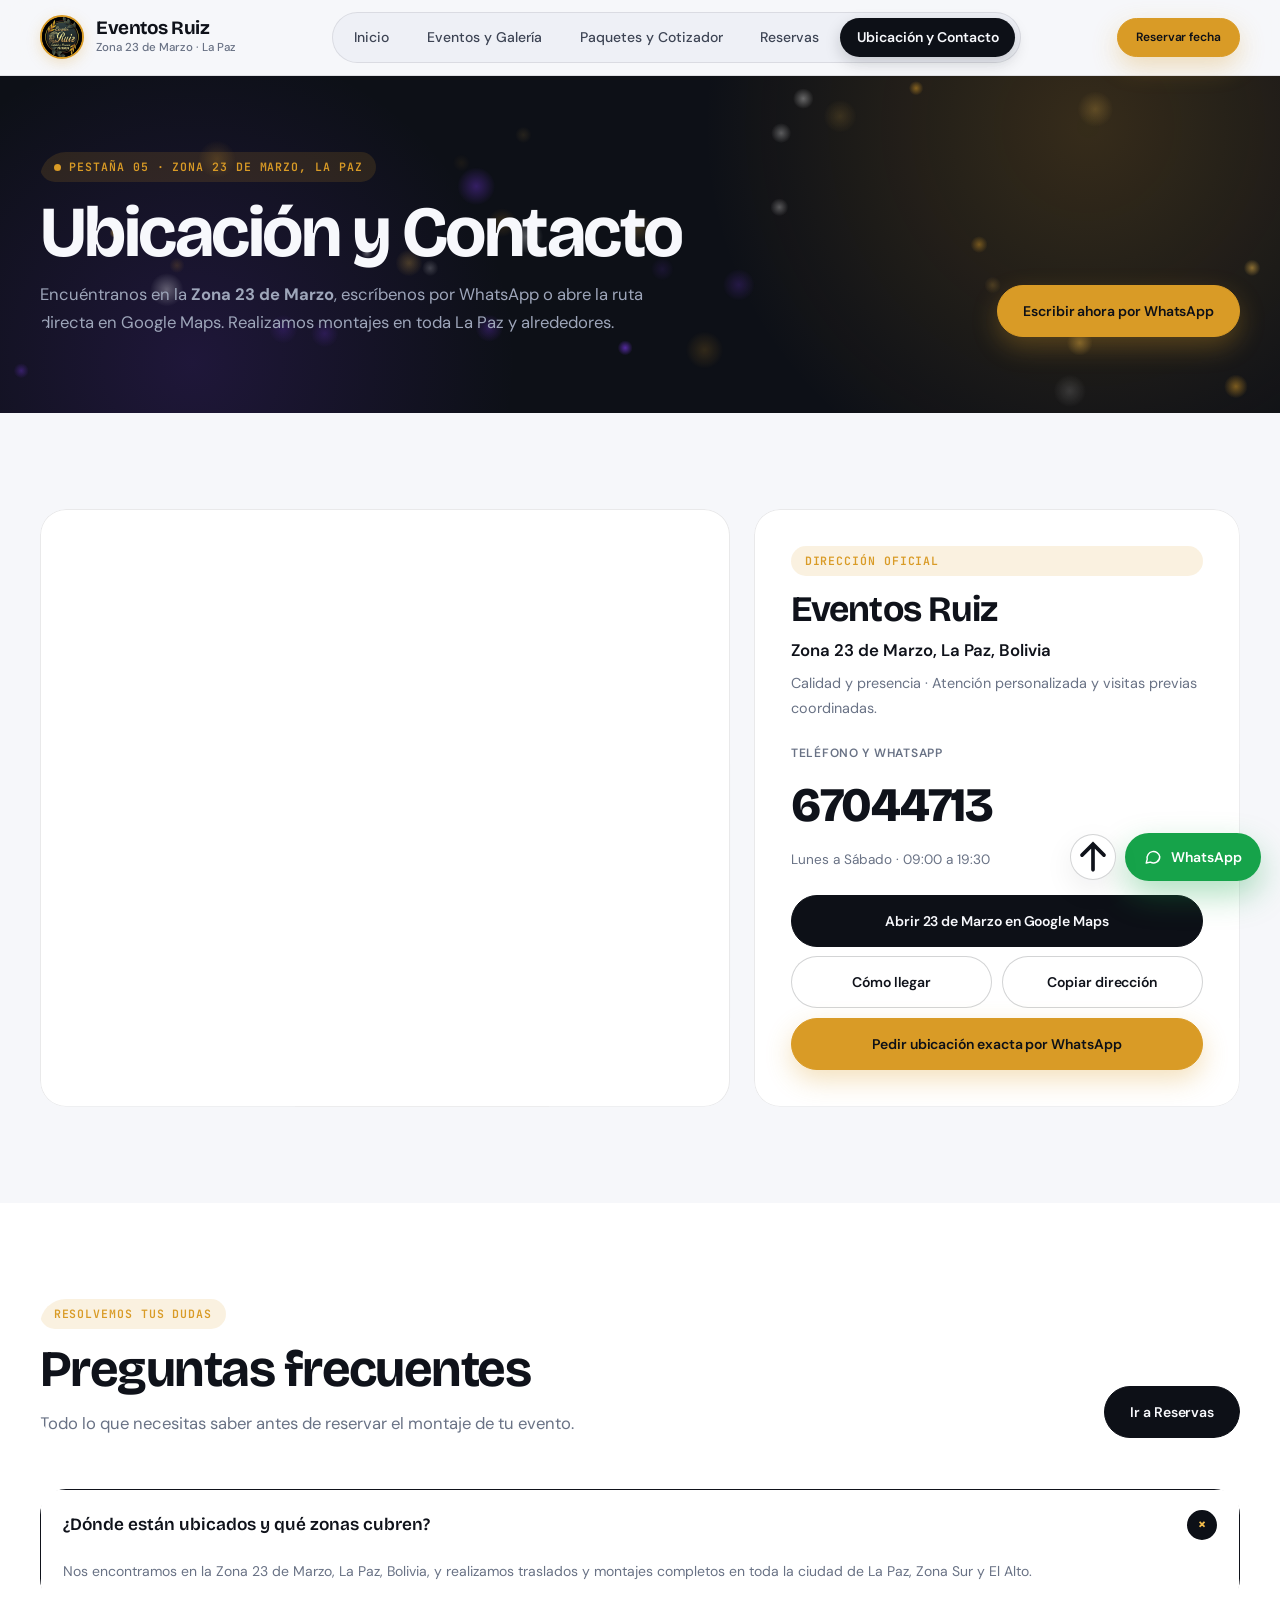
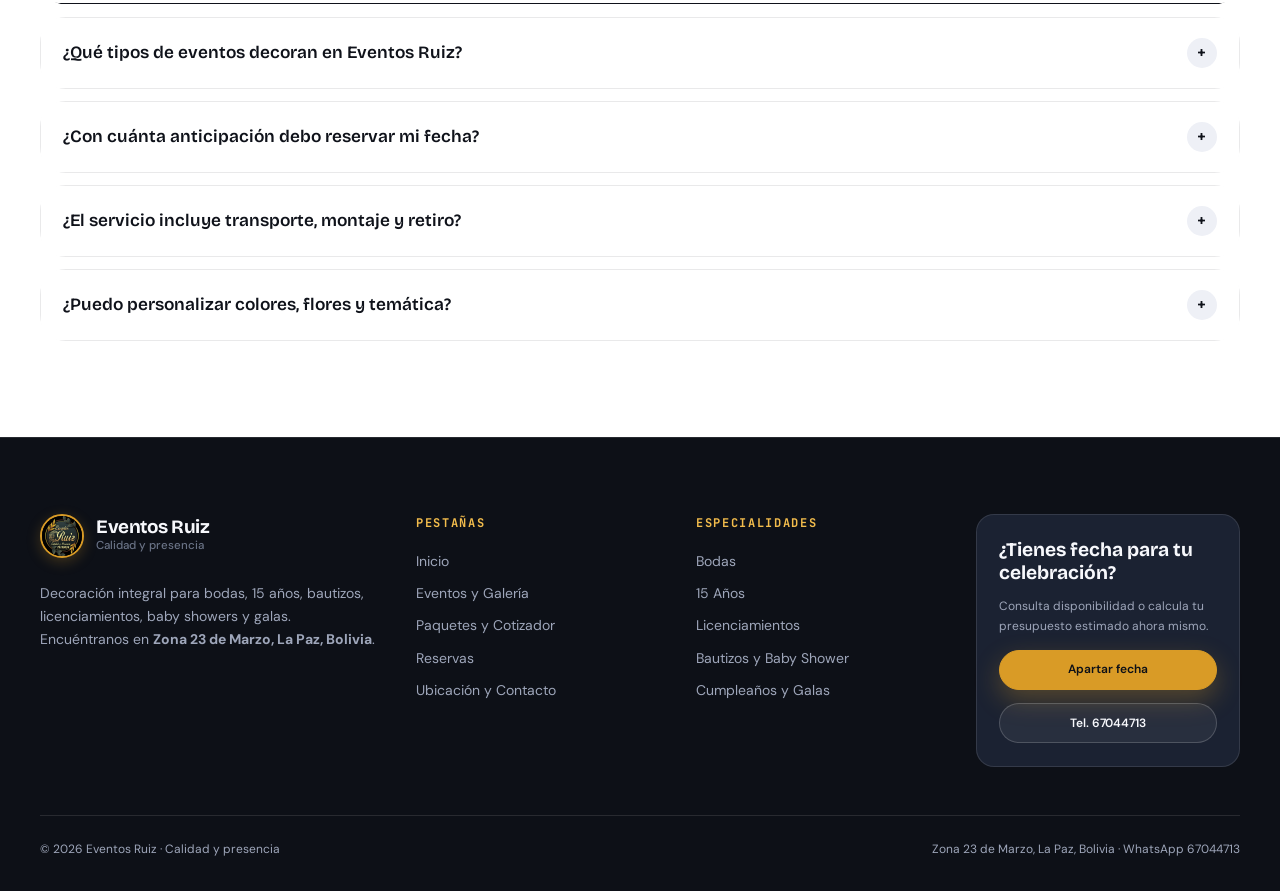
==== contacto.html @ 9b265df1 "Sitio web Eventos Ruiz con herramientas SEO y configuracion para GitHub Pages" ====
<!doctype html>
<html lang="es">
    <head>
        <meta charset="utf-8" />
        <meta
            name="viewport"
            content="width=device-width, initial-scale=1, viewport-fit=cover"
        />
        <title>
            Ubicación Zona 23 de Marzo, La Paz y Contacto | Eventos Ruiz Bolivia
        </title>
        <meta
            name="description"
            content="Encuentra a Eventos Ruiz en Zona 23 de Marzo, La Paz, Bolivia. Teléfono y WhatsApp 67044713, mapa de Google, cobertura de montaje y preguntas frecuentes."
        />
        <meta
            name="keywords"
            content="Eventos Ruiz 23 de Marzo La Paz, teléfono decoración de eventos La Paz, dirección Eventos Ruiz Bolivia, decoración de eventos Zona 23 de Marzo"
        />
        <meta name="robots" content="index, follow" />
        <meta name="geo.region" content="BO-L" />
        <meta name="geo.placename" content="Zona 23 de Marzo, La Paz, Bolivia" />
        <meta name="theme-color" content="#0d1017" />
        <link
            rel="canonical"
            href="https://berfasto.github.io/Eventos-ruiz/contacto.html"
        />
        <meta property="og:type" content="website" />
        <meta property="og:locale" content="es_BO" />
        <meta
            property="og:title"
            content="Ubicación en 23 de Marzo y Contacto — Eventos Ruiz"
        />
        <meta
            property="og:description"
            content="Zona 23 de Marzo, La Paz, Bolivia · Tel. 67044713. Abre la ruta en Google Maps o escríbenos por WhatsApp."
        />
        <meta
            property="og:url"
            content="https://berfasto.github.io/Eventos-ruiz/contacto.html"
        />
        <meta
            property="og:image"
            content="https://berfasto.github.io/Eventos-ruiz/assets/IMG/Logo.jpg"
        />
        <link rel="icon" type="image/jpeg" href="assets/IMG/Logo.jpg" />
        <link rel="manifest" href="site.webmanifest" />

        <!-- Datos Estructurados LocalBusiness + FAQPage para Rich Snippets en Google -->
        <script type="application/ld+json">
            {
                "@context": "https://schema.org",
                "@type": "FAQPage",
                "mainEntity": [
                    {
                        "@type": "Question",
                        "name": "¿Dónde están ubicados y qué zonas cubren?",
                        "acceptedAnswer": {
                            "@type": "Answer",
                            "text": "Nos encontramos en la Zona 23 de Marzo, La Paz, Bolivia, y realizamos traslados y montajes completos en toda la ciudad de La Paz, Zona Sur y El Alto."
                        }
                    },
                    {
                        "@type": "Question",
                        "name": "¿Qué tipos de eventos decoran en Eventos Ruiz?",
                        "acceptedAnswer": {
                            "@type": "Answer",
                            "text": "Decoramos bodas, 15 años, bautizos, licenciamientos, baby showers, cumpleaños y eventos corporativos o galas totalmente personalizados."
                        }
                    },
                    {
                        "@type": "Question",
                        "name": "¿Con cuánta anticipación debo reservar mi fecha?",
                        "acceptedAnswer": {
                            "@type": "Answer",
                            "text": "Lo ideal es reservar entre 3 y 8 semanas antes para asegurar disponibilidad en fines de semana."
                        }
                    },
                    {
                        "@type": "Question",
                        "name": "¿El servicio incluye transporte, montaje y retiro?",
                        "acceptedAnswer": {
                            "@type": "Answer",
                            "text": "Sí. Nosotros nos encargamos de llevar todo el mobiliario y decoración, dejar el salón listo antes de la hora acordada y recoger todo al finalizar el evento."
                        }
                    }
                ]
            }
        </script>

        <link rel="preconnect" href="https://fonts.googleapis.com" />
        <link rel="preconnect" href="https://fonts.gstatic.com" crossorigin />
        <link
            href="https://fonts.googleapis.com/css2?family=Bricolage+Grotesque:wght@500;600;700;800&family=DM+Sans:wght@400;500;600;700&family=JetBrains+Mono:wght@500;600&display=swap"
            rel="stylesheet"
        />

        <link rel="stylesheet" href="assets/css/tokens.css" />
        <link rel="stylesheet" href="assets/css/base.css" />
        <link rel="stylesheet" href="assets/css/shell.css" />
        <link rel="stylesheet" href="assets/css/components.css" />
        <link rel="stylesheet" href="assets/css/pages.css" />
    </head>
    <body data-page="contacto">
        <header id="appHeader"></header>

        <main>
            <section class="page-hero">
                <canvas
                    class="hero-bokeh"
                    id="heroBokeh"
                    aria-hidden="true"
                ></canvas>
                <div class="container page-hero__inner">
                    <div class="page-hero__copy" data-reveal="blur">
                        <span class="kicker">
                            <span class="kicker__dot"></span>
                            Pestaña 05 · Zona 23 de Marzo, La Paz
                        </span>
                        <h1 class="heading-xl">Ubicación y Contacto</h1>
                        <p class="lead">
                            Encuéntranos en la <strong>Zona 23 de Marzo</strong>,
                            escríbenos por WhatsApp o abre la ruta directa en
                            Google Maps. Realizamos montajes en toda La Paz y
                            alrededores.
                        </p>
                    </div>
                    <a
                        class="btn btn--gold"
                        data-magnetic
                        href="#"
                        data-wa-general
                    >
                        Escribir ahora por WhatsApp
                    </a>
                </div>
            </section>

            <!-- Mapa + Tarjeta de contacto -->
            <section class="section">
                <div class="container">
                    <div class="contact-grid">
                        <div class="card map-card" data-reveal="up">
                            <iframe
                                id="erMap"
                                title="Ubicación de Eventos Ruiz en Zona 23 de Marzo, La Paz, Bolivia"
                                loading="lazy"
                                referrerpolicy="no-referrer-when-downgrade"
                                allowfullscreen
                            ></iframe>
                        </div>

                        <div
                            class="card contact-panel"
                            data-spotlight
                            data-tilt="4"
                            data-reveal="left"
                        >
                            <div style="display: grid; gap: 0.45rem">
                                <span class="kicker">Dirección oficial</span>
                                <h2 class="heading-md" style="margin-top: 0.4rem">
                                    Eventos Ruiz
                                </h2>
                                <p
                                    style="
                                        font-weight: 600;
                                        color: var(--ink);
                                        font-size: 1.05rem;
                                    "
                                >
                                    Zona 23 de Marzo, La Paz, Bolivia
                                </p>
                                <p class="lead" style="font-size: 0.9rem">
                                    Calidad y presencia · Atención personalizada
                                    y visitas previas coordinadas.
                                </p>
                            </div>

                            <div style="display: grid; gap: 0.25rem">
                                <span class="field__label">
                                    Teléfono y WhatsApp
                                </span>
                                <a class="phone-giant" href="tel:+59167044713">
                                    67044713
                                </a>
                                <span
                                    style="
                                        font-size: 0.85rem;
                                        color: var(--ink-muted);
                                    "
                                >
                                    Lunes a Sábado · 09:00 a 19:30
                                </span>
                            </div>

                            <div
                                style="
                                    display: grid;
                                    grid-template-columns: 1fr 1fr;
                                    gap: 0.6rem;
                                "
                            >
                                <a
                                    class="btn btn--dark"
                                    style="grid-column: span 2"
                                    id="btnOpenMaps"
                                    href="#"
                                    target="_blank"
                                    rel="noopener noreferrer"
                                >
                                    Abrir 23 de Marzo en Google Maps
                                </a>
                                <a
                                    class="btn"
                                    id="btnDirMaps"
                                    href="#"
                                    target="_blank"
                                    rel="noopener noreferrer"
                                >
                                    Cómo llegar
                                </a>
                                <button
                                    type="button"
                                    class="btn"
                                    id="btnCopyAddr"
                                >
                                    Copiar dirección
                                </button>
                                <button
                                    type="button"
                                    class="btn btn--gold"
                                    style="grid-column: span 2"
                                    id="btnWaLoc"
                                >
                                    Pedir ubicación exacta por WhatsApp
                                </button>
                            </div>
                        </div>
                    </div>
                </div>
            </section>

            <!-- Preguntas frecuentes -->
            <section class="section section--white">
                <div class="container">
                    <div class="section-header" data-reveal="up">
                        <div class="section-header__copy">
                            <span class="kicker">Resolvemos tus dudas</span>
                            <h2 class="heading-lg">Preguntas frecuentes</h2>
                            <p class="lead">
                                Todo lo que necesitas saber antes de reservar el
                                montaje de tu evento.
                            </p>
                        </div>
                        <a class="btn btn--dark" href="reservas.html">
                            Ir a Reservas
                        </a>
                    </div>

                    <div class="faq-wrap" id="faqWrap"></div>
                </div>
            </section>
        </main>

        <footer id="appFooter"></footer>

        <script src="assets/js/core/data.js" defer></script>
        <script src="assets/js/core/utils.js" defer></script>
        <script src="assets/js/core/shell.js" defer></script>
        <script src="assets/js/core/motion.js" defer></script>
        <script src="assets/js/pages/contacto.js" defer></script>
    </body>
</html>
---- assets/css/tokens.css ----
/* ==========================================================================
   Eventos Ruiz — Design Tokens (Arquitectura Moderna & Luminosa)
   Estética: Studio contemporáneo de alto contraste, limpio, vibrante y eficaz
   ========================================================================== */

:root {
    color-scheme: light;

    /* Tipografía contemporánea (sin clichés cursivos) */
    --font-display: "Bricolage Grotesque", system-ui, -apple-system, sans-serif;
    --font-sans: "DM Sans", system-ui, -apple-system, "Segoe UI", sans-serif;
    --font-mono: "JetBrains Mono", ui-monospace, SFMono-Regular, monospace;

    /* Escala fluida */
    --text-xs: 0.75rem;
    --text-sm: 0.875rem;
    --text-base: 1rem;
    --text-lg: 1.125rem;
    --text-xl: clamp(1.25rem, 1.8vw, 1.5rem);
    --text-2xl: clamp(1.75rem, 2.8vw, 2.4rem);
    --text-3xl: clamp(2.15rem, 4vw, 3.35rem);
    --text-hero: clamp(2.75rem, 5.6vw, 4.9rem);

    /* Superficies luminosas y alto contraste arquitectónico */
    --bg: #f6f7fa;
    --bg-pure: #ffffff;
    --bg-subtle: #eef0f6;
    --bg-dark: #0d1017;
    --bg-dark-elev: #151a26;
    --bg-dark-card: #1b2232;

    /* Tintas */
    --ink: #0f121a;
    --ink-soft: #3d4454;
    --ink-muted: #697285;
    --ink-on-dark: #f7f8fc;
    --ink-on-dark-muted: #9ea6ba;

    /* Acentos de estudio (vibrantes, modernos, conectados al logotipo) */
    --gold: #d99b26;
    --gold-bright: #f2bc4c;
    --gold-soft: rgba(217, 155, 38, 0.13);
    --brand-accent: #d99b26;
    --brand-accent-soft: rgba(217, 155, 38, 0.14);

    /* Acentos por especialidad (para estados interactivos) */
    --cat-bodas: #d99b26;
    --cat-xv: #7c3aed;
    --cat-bautizos: #0284c7;
    --cat-licenciamientos: #059669;
    --cat-baby: #e11d48;
    --cat-cumple: #ea580c;
    --cat-corp: #3b5bdb;

    /* Bordes y sombras nítidas */
    --border: rgba(15, 18, 26, 0.09);
    --border-strong: rgba(15, 18, 26, 0.18);
    --border-dark: rgba(255, 255, 255, 0.11);
    --shadow-xs: 0 2px 8px rgba(15, 18, 26, 0.04);
    --shadow-sm: 0 10px 30px rgba(15, 18, 26, 0.07);
    --shadow-lg: 0 26px 65px rgba(15, 18, 26, 0.13);
    --shadow-dark: 0 30px 70px rgba(0, 0, 0, 0.45);

    /* Espaciado & Radios */
    --container: 1240px;
    --gutter: clamp(1.15rem, 3.8vw, 2.5rem);
    --section-py: clamp(4rem, 7.5vw, 6.5rem);
    --nav-h: 76px;

    --r-sm: 10px;
    --r-md: 18px;
    --r-lg: 26px;
    --r-xl: 34px;
    --r-pill: 999px;

    /* Curvas de animación */
    --ease-expo: cubic-bezier(0.16, 1, 0.3, 1);
    --ease-spring: cubic-bezier(0.34, 1.56, 0.64, 1);
    --t-fast: 180ms;
    --t-base: 360ms;
    --t-slow: 720ms;

    /* Capas */
    --z-nav: 50;
    --z-fab: 60;
    --z-drawer: 80;
    --z-lightbox: 95;
    --z-curtain: 110;
    --z-toast: 120;
}
---- assets/css/base.css ----
/* ==========================================================================
   Base, Tipografía, Animaciones de Scroll y Transiciones de Página
   ========================================================================== */

*,
*::before,
*::after {
    box-sizing: border-box;
}

html {
    scroll-behavior: smooth;
    scroll-padding-top: calc(var(--nav-h) + 20px);
    -webkit-text-size-adjust: 100%;
}

body {
    margin: 0;
    min-height: 100vh;
    background: var(--bg);
    color: var(--ink);
    font-family: var(--font-sans);
    font-size: var(--text-base);
    line-height: 1.62;
    -webkit-font-smoothing: antialiased;
    -moz-osx-font-smoothing: grayscale;
    overflow-x: hidden;
}

img,
picture,
svg {
    display: block;
    max-width: 100%;
}

a {
    color: inherit;
    text-decoration: none;
}

button,
input,
select,
textarea {
    font: inherit;
    color: inherit;
}

button {
    cursor: pointer;
    background: none;
    border: 0;
    padding: 0;
}

ul,
ol {
    margin: 0;
    padding: 0;
    list-style: none;
}

h1,
h2,
h3,
h4,
p,
figure {
    margin: 0;
}

[hidden] {
    display: none !important;
}

:focus-visible {
    outline: 2px solid var(--gold);
    outline-offset: 3px;
    border-radius: 4px;
}

::selection {
    background: var(--ink);
    color: var(--gold-bright);
}

.container {
    width: min(var(--container), 100% - var(--gutter) * 2);
    margin-inline: auto;
}

.section {
    position: relative;
    padding-block: var(--section-py);
}

.section--white {
    background: var(--bg-pure);
}

.section--dark {
    background: var(--bg-dark);
    color: var(--ink-on-dark);
}

/* Tipografía de impacto limpio */
.kicker {
    display: inline-flex;
    align-items: center;
    gap: 0.55rem;
    padding: 0.36rem 0.85rem;
    border-radius: var(--r-pill);
    background: var(--brand-accent-soft);
    color: var(--brand-accent);
    font-family: var(--font-mono);
    font-size: 0.72rem;
    font-weight: 600;
    letter-spacing: 0.08em;
    text-transform: uppercase;
}

.kicker__dot {
    width: 7px;
    height: 7px;
    border-radius: 50%;
    background: currentColor;
    animation: pulseDot 2.2s ease-in-out infinite;
}

@keyframes pulseDot {
    0%,
    100% {
        transform: scale(1);
        opacity: 1;
    }
    50% {
        transform: scale(1.45);
        opacity: 0.55;
    }
}

.heading-xl {
    font-family: var(--font-display);
    font-size: var(--text-hero);
    font-weight: 700;
    line-height: 0.98;
    letter-spacing: -0.035em;
}

.heading-lg {
    font-family: var(--font-display);
    font-size: var(--text-3xl);
    font-weight: 700;
    line-height: 1.05;
    letter-spacing: -0.03em;
}

.heading-md {
    font-family: var(--font-display);
    font-size: var(--text-2xl);
    font-weight: 700;
    line-height: 1.12;
    letter-spacing: -0.025em;
}

.text-gradient {
    background: linear-gradient(110deg, var(--gold) 0%, #f59e0b 48%, #7c3aed 100%);
    -webkit-background-clip: text;
    background-clip: text;
    color: transparent;
}

.lead {
    color: var(--ink-muted);
    font-size: clamp(0.98rem, 1.3vw, 1.12rem);
    max-width: 56ch;
    line-height: 1.68;
}

.section--dark .lead {
    color: var(--ink-on-dark-muted);
}

.mono {
    font-family: var(--font-mono);
    font-variant-numeric: tabular-nums;
}

.section-header {
    display: flex;
    align-items: flex-end;
    justify-content: space-between;
    gap: 1.5rem 2.5rem;
    flex-wrap: wrap;
    margin-bottom: clamp(2rem, 4vw, 3.25rem);
}

.section-header__copy {
    display: grid;
    gap: 0.85rem;
    justify-items: start;
}

/* Barra superior de progreso */
.scroll-bar {
    position: fixed;
    top: 0;
    left: 0;
    width: 100%;
    height: 3px;
    transform-origin: left center;
    transform: scaleX(0);
    background: linear-gradient(90deg, var(--gold), #7c3aed, #0284c7);
    z-index: calc(var(--z-nav) + 10);
    pointer-events: none;
}

/* Cortina suave de transición entre páginas */
.page-curtain {
    position: fixed;
    inset: 0;
    z-index: var(--z-curtain);
    background: var(--bg-dark);
    pointer-events: none;
    opacity: 0;
    transition: opacity 280ms var(--ease-expo);
}

.page-curtain.is-active {
    opacity: 1;
    pointer-events: auto;
}

/* Animaciones suaves de aparición al bajar (Scroll Reveal) */
[data-reveal] {
    opacity: 0;
    will-change: transform, opacity, clip-path;
    transition:
        opacity var(--t-slow) var(--ease-expo),
        transform var(--t-slow) var(--ease-expo),
        clip-path 850ms var(--ease-expo);
    transition-delay: var(--delay, 0ms);
}

[data-reveal="up"] {
    transform: translateY(34px);
}

[data-reveal="down"] {
    transform: translateY(-28px);
}

[data-reveal="left"] {
    transform: translateX(36px);
}

[data-reveal="right"] {
    transform: translateX(-36px);
}

[data-reveal="scale"] {
    transform: scale(0.93) translateY(18px);
}

[data-reveal="clip"] {
    clip-path: inset(12% 0 0 0 round var(--r-lg));
    transform: scale(1.04);
}

[data-reveal].is-in {
    opacity: 1;
    transform: none;
    clip-path: inset(0 0 0 0 round var(--r-lg));
}

/* Cinta cinética infinita (Marquee) */
.marquee {
    position: relative;
    overflow: hidden;
    background: var(--bg-dark);
    color: var(--ink-on-dark);
    border-block: 1px solid var(--border-dark);
    padding-block: 1.05rem;
}

.marquee__track {
    display: flex;
    width: max-content;
    gap: 2.25rem;
    animation: marqueeScroll 32s linear infinite;
}

.marquee:hover .marquee__track {
    animation-play-state: paused;
}

.marquee__item {
    display: inline-flex;
    align-items: center;
    gap: 2.25rem;
    font-family: var(--font-display);
    font-size: clamp(1rem, 1.5vw, 1.2rem);
    font-weight: 600;
    letter-spacing: 0.04em;
    text-transform: uppercase;
    white-space: nowrap;
}

.marquee__item::after {
    content: "";
    width: 7px;
    height: 7px;
    border-radius: 50%;
    background: var(--gold-bright);
}

@keyframes marqueeScroll {
    from {
        transform: translateX(0);
    }
    to {
        transform: translateX(-50%);
    }
}

@media (prefers-reduced-motion: reduce) {
    html {
        scroll-behavior: auto;
    }

    *,
    *::before,
    *::after {
        animation-duration: 0.01ms !important;
        animation-iteration-count: 1 !important;
        transition-duration: 0.01ms !important;
    }

    [data-reveal] {
        opacity: 1 !important;
        transform: none !important;
        clip-path: none !important;
    }
}
---- assets/css/shell.css ----
/* ==========================================================================
   Shell Unificado: Navbar Flotante, Pestañas, Drawer Móvil, Footer, FAB
   ========================================================================== */

.site-nav {
    position: sticky;
    top: 0;
    z-index: var(--z-nav);
    height: var(--nav-h);
    display: flex;
    align-items: center;
    background: rgba(246, 247, 250, 0.84);
    backdrop-filter: blur(18px);
    -webkit-backdrop-filter: blur(18px);
    border-bottom: 1px solid var(--border);
    transition: box-shadow var(--t-base) var(--ease-expo), background-color var(--t-base);
}

.site-nav.is-scrolled {
    background: rgba(255, 255, 255, 0.94);
    box-shadow: var(--shadow-sm);
}

.nav__inner {
    display: flex;
    align-items: center;
    justify-content: space-between;
    gap: 1rem;
}

/* Marca en navbar */
.nav-brand {
    display: inline-flex;
    align-items: center;
    gap: 0.75rem;
    flex-shrink: 0;
}

.nav-brand__badge {
    width: 44px;
    height: 44px;
    border-radius: 50%;
    overflow: hidden;
    background: #0b0d12;
    border: 2px solid var(--gold);
    box-shadow: 0 4px 14px rgba(217, 155, 38, 0.25);
    transition: transform var(--t-base) var(--ease-spring);
}

.nav-brand:hover .nav-brand__badge {
    transform: rotate(-8deg) scale(1.06);
}

.nav-brand__badge img {
    width: 100%;
    height: 100%;
    object-fit: cover;
}

.nav-brand__title {
    display: block;
    font-family: var(--font-display);
    font-size: 1.18rem;
    font-weight: 700;
    letter-spacing: -0.02em;
    line-height: 1.1;
}

.nav-brand__sub {
    display: block;
    font-size: 0.72rem;
    color: var(--ink-muted);
    font-weight: 500;
}

/* Pestañas en cápsula moderna */
.nav-tabs {
    display: flex;
    align-items: center;
    gap: 0.25rem;
    padding: 0.3rem;
    border-radius: var(--r-pill);
    background: var(--bg-subtle);
    border: 1px solid var(--border);
}

.nav-tab {
    padding: 0.5rem 1.05rem;
    border-radius: var(--r-pill);
    font-size: var(--text-sm);
    font-weight: 500;
    color: var(--ink-soft);
    white-space: nowrap;
    transition:
        background-color var(--t-base) var(--ease-expo),
        color var(--t-fast),
        transform var(--t-fast);
}

.nav-tab:hover {
    color: var(--ink);
    background: rgba(255, 255, 255, 0.7);
}

.nav-tab.is-active {
    background: var(--bg-dark);
    color: var(--ink-on-dark);
    font-weight: 600;
    box-shadow: 0 6px 16px rgba(13, 16, 23, 0.18);
}

.nav-actions {
    display: flex;
    align-items: center;
    gap: 0.6rem;
}

.nav-burger {
    display: none;
    width: 44px;
    height: 44px;
    border-radius: 50%;
    border: 1px solid var(--border-strong);
    background: var(--bg-pure);
    align-items: center;
    justify-content: center;
}

/* Drawer Móvil */
.mobile-menu {
    position: fixed;
    inset: 0;
    z-index: var(--z-drawer);
    background: var(--bg-dark);
    color: var(--ink-on-dark);
    padding: 1.5rem var(--gutter) 2rem;
    display: flex;
    flex-direction: column;
    justify-content: space-between;
    opacity: 0;
    transform: translateY(-16px);
    transition:
        opacity var(--t-base) var(--ease-expo),
        transform var(--t-base) var(--ease-expo);
}

.mobile-menu.is-open {
    opacity: 1;
    transform: translateY(0);
}

.mobile-menu__head {
    display: flex;
    align-items: center;
    justify-content: space-between;
}

.mobile-menu__links {
    display: grid;
    gap: 0.45rem;
}

.mobile-menu__link {
    display: flex;
    align-items: center;
    justify-content: space-between;
    padding: 0.85rem 1.1rem;
    border-radius: var(--r-md);
    font-family: var(--font-display);
    font-size: clamp(1.5rem, 6vw, 2.15rem);
    font-weight: 700;
    letter-spacing: -0.02em;
    color: var(--ink-on-dark);
    border: 1px solid transparent;
    transition: background-color var(--t-fast), border-color var(--t-fast), transform var(--t-fast);
}

.mobile-menu__link span {
    font-family: var(--font-mono);
    font-size: var(--text-xs);
    color: var(--gold-bright);
}

.mobile-menu__link.is-active,
.mobile-menu__link:hover {
    background: var(--bg-dark-card);
    border-color: var(--border-dark);
    transform: translateX(6px);
}

.mobile-menu__foot {
    display: grid;
    gap: 0.7rem;
    padding-top: 1.2rem;
    border-top: 1px solid var(--border-dark);
}

/* Footer moderno de alto contraste */
.site-footer {
    background: var(--bg-dark);
    color: var(--ink-on-dark);
    padding-block: clamp(3.5rem, 6vw, 5rem) 2rem;
    border-top: 1px solid var(--border-dark);
}

.footer__top {
    display: grid;
    grid-template-columns: 1.4fr 1fr 1fr 1.1fr;
    gap: 2.5rem;
    padding-bottom: 3rem;
    border-bottom: 1px solid var(--border-dark);
}

.footer__bio {
    margin-top: 1rem;
    color: var(--ink-on-dark-muted);
    font-size: var(--text-sm);
    max-width: 34ch;
}

.footer__col-title {
    font-family: var(--font-mono);
    font-size: var(--text-xs);
    text-transform: uppercase;
    letter-spacing: 0.14em;
    color: var(--gold-bright);
    margin-bottom: 1rem;
}

.footer__list {
    display: grid;
    gap: 0.6rem;
    font-size: var(--text-sm);
    color: var(--ink-on-dark-muted);
}

.footer__list a:hover {
    color: var(--ink-on-dark);
}

.footer__cta-box {
    padding: 1.4rem;
    border-radius: var(--r-md);
    background: var(--bg-dark-card);
    border: 1px solid var(--border-dark);
    display: grid;
    gap: 0.85rem;
}

.footer__cta-box strong {
    font-family: var(--font-display);
    font-size: 1.2rem;
    line-height: 1.2;
}

.footer__cta-box p {
    font-size: var(--text-xs);
    color: var(--ink-on-dark-muted);
}

.footer__bottom {
    display: flex;
    align-items: center;
    justify-content: space-between;
    gap: 1rem;
    flex-wrap: wrap;
    padding-top: 1.5rem;
    font-size: var(--text-xs);
    color: var(--ink-on-dark-muted);
}

/* Floating Quick Dock */
.fab-dock {
    position: fixed;
    right: 1.2rem;
    bottom: 1.2rem;
    z-index: var(--z-fab);
    display: flex;
    align-items: center;
    gap: 0.55rem;
}

.fab-top {
    width: 46px;
    height: 46px;
    border-radius: 50%;
    background: var(--bg-pure);
    color: var(--ink);
    border: 1px solid var(--border-strong);
    box-shadow: var(--shadow-sm);
    display: grid;
    place-items: center;
    opacity: 0;
    transform: translateY(14px);
    pointer-events: none;
    transition: opacity var(--t-base), transform var(--t-base) var(--ease-expo);
}

.fab-top.is-visible {
    opacity: 1;
    transform: translateY(0);
    pointer-events: auto;
}

.fab-top:hover {
    background: var(--bg-dark);
    color: var(--ink-on-dark);
}

.fab-wa {
    display: inline-flex;
    align-items: center;
    gap: 0.55rem;
    padding: 0.78rem 1.2rem;
    border-radius: var(--r-pill);
    background: #16a34a;
    color: #ffffff;
    font-size: var(--text-sm);
    font-weight: 600;
    box-shadow: 0 14px 32px rgba(22, 163, 74, 0.34);
    transition: transform var(--t-base) var(--ease-spring), background-color var(--t-fast);
}

.fab-wa:hover {
    background: #15803d;
    transform: translateY(-3px) scale(1.02);
}

.fab-wa svg {
    width: 18px;
    height: 18px;
}

/* Toast accesible */
.toast {
    position: fixed;
    left: 50%;
    bottom: 1.5rem;
    transform: translate(-50%, 24px);
    z-index: var(--z-toast);
    padding: 0.85rem 1.4rem;
    border-radius: var(--r-pill);
    background: var(--bg-dark);
    color: var(--ink-on-dark);
    border: 1px solid rgba(255, 255, 255, 0.14);
    box-shadow: var(--shadow-dark);
    font-size: var(--text-sm);
    font-weight: 500;
    opacity: 0;
    pointer-events: none;
    transition:
        opacity var(--t-base) var(--ease-expo),
        transform var(--t-base) var(--ease-expo);
}

.toast.is-visible {
    opacity: 1;
    transform: translate(-50%, 0);
}

@media (max-width: 1020px) {
    .nav-tabs,
    .nav-actions .btn {
        display: none;
    }

    .nav-burger {
        display: inline-flex;
    }

    .footer__top {
        grid-template-columns: 1fr 1fr;
    }
}

@media (max-width: 640px) {
    .footer__top {
        grid-template-columns: 1fr;
    }

    .fab-wa span {
        display: none;
    }

    .fab-wa {
        width: 50px;
        height: 50px;
        padding: 0;
        justify-content: center;
    }
}
---- assets/css/pages.css ----
/* ==========================================================================
   Layouts por Página: Inicio, Eventos, Cotizador, Reservas y Contacto
   ========================================================================== */

/* --------------------------------------------------------------------------
   PAGE BANNER (para páginas secundarias: eventos, cotizador, reservas, contacto)
   -------------------------------------------------------------------------- */
.page-hero {
    position: relative;
    background: var(--bg-dark);
    color: var(--ink-on-dark);
    padding-block: clamp(3rem, 6vw, 4.75rem);
    overflow: hidden;
}

.page-hero::before {
    content: "";
    position: absolute;
    inset: 0;
    background:
        radial-gradient(640px circle at 85% 15%, rgba(217, 155, 38, 0.2), transparent 60%),
        radial-gradient(540px circle at 15% 85%, rgba(124, 58, 237, 0.16), transparent 60%);
    pointer-events: none;
}

.page-hero__inner {
    position: relative;
    display: flex;
    align-items: flex-end;
    justify-content: space-between;
    gap: 2rem;
    flex-wrap: wrap;
}

.page-hero__copy {
    display: grid;
    gap: 0.9rem;
    justify-items: start;
    max-width: 680px;
}

.page-hero__copy .lead {
    color: var(--ink-on-dark-muted);
}

/* --------------------------------------------------------------------------
   1. INICIO — Hero Cinematográfico + Logo Orbital + Quick-Book Dock
   -------------------------------------------------------------------------- */
.home-hero {
    position: relative;
    background: var(--bg-dark);
    color: var(--ink-on-dark);
    padding-block: clamp(2.5rem, 5vw, 4.5rem) clamp(3.5rem, 6vw, 5.5rem);
    overflow: hidden;
    --hero-accent: #d99b26;
}

.home-hero__glow {
    position: absolute;
    inset: 0;
    pointer-events: none;
    background:
        radial-gradient(720px circle at 76% 36%, color-mix(in srgb, var(--hero-accent) 26%, transparent), transparent 62%),
        radial-gradient(520px circle at 12% 80%, rgba(59, 91, 219, 0.16), transparent 60%);
    transition: background 600ms var(--ease-expo);
}

.home-hero__grid {
    position: relative;
    display: grid;
    grid-template-columns: 1.1fr 0.9fr;
    gap: clamp(2rem, 4.5vw, 4rem);
    align-items: center;
}

.home-hero__copy {
    display: grid;
    gap: 1.35rem;
    justify-items: start;
}

.home-hero__copy .lead {
    color: var(--ink-on-dark-muted);
    max-width: 50ch;
}

/* Selector interactivo de ambiente en el Hero */
.hero-switcher {
    display: flex;
    flex-wrap: wrap;
    gap: 0.45rem;
    margin-top: 0.25rem;
}

.hero-chip {
    padding: 0.46rem 0.95rem;
    border-radius: var(--r-pill);
    border: 1px solid rgba(255, 255, 255, 0.16);
    background: rgba(255, 255, 255, 0.05);
    color: var(--ink-on-dark-muted);
    font-size: var(--text-xs);
    font-weight: 600;
    transition: all var(--t-fast) var(--ease-expo);
}

.hero-chip:hover {
    color: var(--ink-on-dark);
    border-color: rgba(255, 255, 255, 0.4);
}

.hero-chip.is-active {
    background: var(--hero-accent);
    border-color: var(--hero-accent);
    color: #0d1017;
    box-shadow: 0 8px 24px color-mix(in srgb, var(--hero-accent) 42%, transparent);
}

/* Escenario visual derecho: Fotografía viva + Logo orbital heredado y elevado */
.hero-stage {
    position: relative;
    display: grid;
    place-items: center;
    min-height: 460px;
}

.hero-stage__photo {
    position: relative;
    width: 100%;
    aspect-ratio: 4 / 4.6;
    max-height: 520px;
    border-radius: var(--r-xl);
    overflow: hidden;
    border: 1px solid rgba(255, 255, 255, 0.14);
    box-shadow: var(--shadow-dark);
}

.hero-stage__photo img {
    width: 100%;
    height: 100%;
    object-fit: cover;
    transition: opacity 380ms ease, transform 900ms var(--ease-expo);
}

.hero-stage__photo::after {
    content: "";
    position: absolute;
    inset: 0;
    background: linear-gradient(180deg, rgba(13, 16, 23, 0.08) 40%, rgba(13, 16, 23, 0.85) 100%);
}

.hero-stage__meta {
    position: absolute;
    left: 1.4rem;
    right: 1.4rem;
    bottom: 1.35rem;
    z-index: 2;
    display: flex;
    align-items: flex-end;
    justify-content: space-between;
    gap: 1rem;
}

.hero-stage__meta small {
    display: block;
    font-family: var(--font-mono);
    font-size: 0.7rem;
    letter-spacing: 0.14em;
    text-transform: uppercase;
    color: var(--gold-bright);
}

.hero-stage__meta strong {
    display: block;
    font-family: var(--font-display);
    font-size: 1.45rem;
    line-height: 1.15;
    margin-top: 0.2rem;
}

/* Medallón del logotipo (mantiene la esencia flotante y el anillo orbital de la versión anterior) */
.logo-orbit {
    position: absolute;
    top: -1.25rem;
    left: -1.75rem;
    z-index: 4;
    width: 158px;
    height: 158px;
    display: grid;
    place-items: center;
    animation: logoFloat 6.5s ease-in-out infinite;
}

.logo-orbit__ring {
    position: absolute;
    inset: -8px;
    border-radius: 50%;
    border: 1.5px dashed rgba(242, 188, 76, 0.65);
    animation: logoSpin 42s linear infinite;
}

.logo-orbit__ring--outer {
    inset: -18px;
    border-style: solid;
    border-color: rgba(255, 255, 255, 0.14);
    border-top-color: var(--hero-accent);
    animation: logoSpin 18s linear infinite reverse;
}

.logo-orbit__img {
    width: 146px;
    height: 146px;
    border-radius: 50%;
    object-fit: cover;
    background: #07090e;
    border: 2px solid var(--gold);
    box-shadow: 0 20px 44px rgba(0, 0, 0, 0.65);
}

@keyframes logoFloat {
    0%,
    100% {
        transform: translateY(0);
    }
    50% {
        transform: translateY(-9px);
    }
}

@keyframes logoSpin {
    to {
        transform: rotate(360deg);
    }
}

/* Barra Express de Reserva Rápida en Inicio */
.quick-book {
    position: relative;
    z-index: 5;
    margin-top: clamp(2rem, 4vw, 3.25rem);
    padding: 1.1rem;
    border-radius: var(--r-lg);
    background: rgba(255, 255, 255, 0.06);
    backdrop-filter: blur(18px);
    -webkit-backdrop-filter: blur(18px);
    border: 1px solid rgba(255, 255, 255, 0.14);
    display: grid;
    grid-template-columns: 1fr 1fr 1fr auto;
    gap: 0.9rem;
    align-items: end;
}

.quick-book .field__label {
    color: var(--ink-on-dark-muted);
}

.quick-book .input,
.quick-book .select {
    background: rgba(13, 16, 23, 0.72);
    border-color: rgba(255, 255, 255, 0.14);
    color: var(--ink-on-dark);
}

.quick-book .input:focus,
.quick-book .select:focus {
    background: rgba(13, 16, 23, 0.95);
    border-color: var(--gold-bright);
}

/* Métricas animadas */
.stats-strip {
    display: grid;
    grid-template-columns: repeat(4, minmax(0, 1fr));
    gap: 1rem;
}

.stat-card {
    padding: 1.75rem 1.5rem;
    display: grid;
    gap: 0.45rem;
}

.stat-card__num {
    font-family: var(--font-display);
    font-size: clamp(2rem, 3.4vw, 2.85rem);
    font-weight: 800;
    line-height: 1;
    letter-spacing: -0.03em;
    color: var(--ink);
}

.stat-card__label {
    font-size: var(--text-sm);
    color: var(--ink-muted);
}

/* Bento Grid de Especialidades en Inicio */
.specialty-bento {
    display: grid;
    grid-template-columns: repeat(12, minmax(0, 1fr));
    gap: 1rem;
}

.bento-tile {
    position: relative;
    grid-column: span 4;
    min-height: 310px;
    border-radius: var(--r-lg);
    overflow: hidden;
    display: flex;
    flex-direction: column;
    justify-content: space-between;
    padding: 1.5rem;
    color: #ffffff;
    isolation: isolate;
    transition: transform var(--t-base) var(--ease-expo), box-shadow var(--t-base);
}

.bento-tile--wide {
    grid-column: span 6;
    min-height: 350px;
}

.bento-tile img {
    position: absolute;
    inset: 0;
    width: 100%;
    height: 100%;
    object-fit: cover;
    z-index: -2;
    transition: transform 850ms var(--ease-expo);
}

.bento-tile::after {
    content: "";
    position: absolute;
    inset: 0;
    z-index: -1;
    background: linear-gradient(180deg, rgba(13, 16, 23, 0.14) 0%, rgba(13, 16, 23, 0.86) 100%);
}

.bento-tile:hover {
    transform: translateY(-5px);
    box-shadow: var(--shadow-lg);
}

.bento-tile:hover img {
    transform: scale(1.07);
}

.bento-tile__badge {
    align-self: flex-start;
    padding: 0.3rem 0.78rem;
    border-radius: var(--r-pill);
    background: var(--tile-color, var(--gold));
    color: #ffffff;
    font-family: var(--font-mono);
    font-size: 0.68rem;
    font-weight: 600;
    letter-spacing: 0.08em;
    text-transform: uppercase;
}

.bento-tile__title {
    font-family: var(--font-display);
    font-size: clamp(1.45rem, 2.2vw, 1.95rem);
    font-weight: 700;
    line-height: 1.1;
}

.bento-tile__desc {
    font-size: var(--text-sm);
    color: rgba(255, 255, 255, 0.84);
    margin-top: 0.35rem;
}

.bento-tile__foot {
    display: flex;
    align-items: center;
    justify-content: space-between;
    gap: 1rem;
    margin-top: 1rem;
    padding-top: 0.85rem;
    border-top: 1px solid rgba(255, 255, 255, 0.18);
    font-size: var(--text-xs);
    font-weight: 600;
}

/* Explorador interactivo de Atmósferas en Inicio */
.mood-studio {
    display: grid;
    grid-template-columns: 0.95fr 1.05fr;
    gap: 1.75rem;
    align-items: stretch;
}

.mood-list {
    display: grid;
    gap: 0.75rem;
}

.mood-btn {
    width: 100%;
    padding: 1.25rem 1.35rem;
    border-radius: var(--r-md);
    border: 1.5px solid var(--border);
    background: var(--bg-pure);
    text-align: left;
    display: flex;
    align-items: center;
    justify-content: space-between;
    gap: 1rem;
    transition: all var(--t-base) var(--ease-expo);
}

.mood-btn:hover {
    border-color: var(--ink);
    transform: translateX(4px);
}

.mood-btn.is-active {
    background: var(--bg-dark);
    border-color: var(--bg-dark);
    color: var(--ink-on-dark);
    box-shadow: var(--shadow-sm);
}

.mood-btn__title {
    display: block;
    font-family: var(--font-display);
    font-size: 1.18rem;
    font-weight: 700;
}

.mood-btn__sub {
    display: block;
    font-size: var(--text-xs);
    color: var(--ink-muted);
    margin-top: 0.2rem;
}

.mood-btn.is-active .mood-btn__sub {
    color: var(--ink-on-dark-muted);
}

.mood-swatches {
    display: flex;
    gap: 0.3rem;
}

.mood-swatch {
    width: 16px;
    height: 16px;
    border-radius: 50%;
    border: 1.5px solid rgba(255, 255, 255, 0.7);
}

.mood-preview {
    position: relative;
    border-radius: var(--r-xl);
    overflow: hidden;
    min-height: 430px;
    border: 1px solid var(--border);
    display: flex;
    flex-direction: column;
    justify-content: flex-end;
    padding: 2rem;
    color: #ffffff;
    isolation: isolate;
}

.mood-preview img {
    position: absolute;
    inset: 0;
    width: 100%;
    height: 100%;
    object-fit: cover;
    z-index: -2;
    transition: opacity 320ms ease, transform 800ms var(--ease-expo);
}

.mood-preview::after {
    content: "";
    position: absolute;
    inset: 0;
    z-index: -1;
    background: linear-gradient(180deg, transparent 25%, rgba(13, 16, 23, 0.9) 100%);
}

.mood-tags {
    display: flex;
    flex-wrap: wrap;
    gap: 0.45rem;
    margin: 1rem 0 1.25rem;
}

.mood-tag {
    padding: 0.35rem 0.75rem;
    border-radius: var(--r-pill);
    background: rgba(255, 255, 255, 0.14);
    backdrop-filter: blur(8px);
    font-size: var(--text-xs);
    font-weight: 500;
}

/* Banda CTA final */
.cta-banner {
    padding: clamp(2.25rem, 5vw, 3.75rem);
    border-radius: var(--r-xl);
    background:
        radial-gradient(500px circle at 90% 15%, rgba(217, 155, 38, 0.25), transparent 60%),
        var(--bg-dark);
    color: var(--ink-on-dark);
    display: flex;
    align-items: center;
    justify-content: space-between;
    gap: 2rem;
    flex-wrap: wrap;
}

/* --------------------------------------------------------------------------
   2. EVENTOS Y GALERÍA (eventos.html)
   -------------------------------------------------------------------------- */
.services-deck {
    display: grid;
    grid-template-columns: repeat(auto-fill, minmax(310px, 1fr));
    gap: 1.2rem;
}

.event-spec {
    padding: 1.65rem;
    display: flex;
    flex-direction: column;
    gap: 1rem;
    cursor: pointer;
}

.event-spec__top {
    display: flex;
    align-items: center;
    justify-content: space-between;
}

.event-spec__icon {
    width: 48px;
    height: 48px;
    border-radius: 14px;
    display: grid;
    place-items: center;
    color: #ffffff;
    background: var(--spec-color, var(--gold));
}

.event-spec__icon svg {
    width: 22px;
    height: 22px;
}

.event-spec__tag {
    font-family: var(--font-mono);
    font-size: 0.7rem;
    text-transform: uppercase;
    letter-spacing: 0.08em;
    color: var(--ink-muted);
}

.event-spec h3 {
    font-family: var(--font-display);
    font-size: 1.45rem;
    font-weight: 700;
}

.event-spec p {
    font-size: var(--text-sm);
    color: var(--ink-muted);
}

.event-spec__body {
    display: grid;
    grid-template-rows: 0fr;
    transition: grid-template-rows var(--t-base) var(--ease-expo);
}

.event-spec.is-open .event-spec__body {
    grid-template-rows: 1fr;
}

.event-spec__inner {
    overflow: hidden;
}

.event-spec__list {
    padding-top: 0.9rem;
    border-top: 1px solid var(--border);
    display: grid;
    gap: 0.45rem;
    font-size: var(--text-sm);
    color: var(--ink-soft);
}

.event-spec__list li {
    display: flex;
    align-items: center;
    gap: 0.55rem;
}

.event-spec__list li::before {
    content: "";
    width: 6px;
    height: 6px;
    border-radius: 50%;
    background: var(--spec-color, var(--gold));
}

.event-spec__foot {
    margin-top: auto;
    padding-top: 0.85rem;
    border-top: 1px solid var(--border);
    display: flex;
    align-items: center;
    justify-content: space-between;
    gap: 0.65rem;
}

.event-spec__toggle {
    font-size: var(--text-xs);
    font-weight: 600;
    color: var(--ink-soft);
}

/* Galería Masonry / Editorial 10 fotos */
.gallery-toolbar {
    display: flex;
    align-items: center;
    justify-content: space-between;
    gap: 1rem;
    flex-wrap: wrap;
    margin-bottom: 2rem;
}

.gallery-count {
    font-family: var(--font-mono);
    font-size: var(--text-xs);
    color: var(--ink-muted);
}

.gallery-grid {
    display: grid;
    grid-template-columns: repeat(12, minmax(0, 1fr));
    gap: 1.1rem;
}

.gal-item {
    position: relative;
    grid-column: span 4;
    aspect-ratio: 4 / 4.8;
    border-radius: var(--r-lg);
    overflow: hidden;
    text-align: left;
    isolation: isolate;
    border: 1px solid var(--border);
    transition: transform var(--t-base) var(--ease-expo), box-shadow var(--t-base);
}

.gallery-grid.is-all .gal-item:nth-child(1),
.gallery-grid.is-all .gal-item:nth-child(2),
.gallery-grid.is-all .gal-item:nth-child(6),
.gallery-grid.is-all .gal-item:nth-child(7) {
    grid-column: span 6;
    aspect-ratio: 16 / 10.5;
}

.gal-item img {
    position: absolute;
    inset: 0;
    width: 100%;
    height: 100%;
    object-fit: cover;
    z-index: -2;
    transition: transform 800ms var(--ease-expo);
}

.gal-item::after {
    content: "";
    position: absolute;
    inset: 0;
    z-index: -1;
    background: linear-gradient(180deg, transparent 42%, rgba(13, 16, 23, 0.88) 100%);
}

.gal-item:hover {
    transform: translateY(-5px);
    box-shadow: var(--shadow-lg);
}

.gal-item:hover img {
    transform: scale(1.07);
}

.gal-item__info {
    position: absolute;
    inset: auto 0 0;
    padding: 1.35rem;
    color: #ffffff;
    display: flex;
    align-items: flex-end;
    justify-content: space-between;
    gap: 0.75rem;
}

.gal-item__badge {
    display: inline-block;
    padding: 0.22rem 0.65rem;
    border-radius: var(--r-pill);
    background: rgba(255, 255, 255, 0.16);
    backdrop-filter: blur(8px);
    font-family: var(--font-mono);
    font-size: 0.68rem;
    text-transform: uppercase;
    margin-bottom: 0.35rem;
}

.gal-item__title {
    display: block;
    font-family: var(--font-display);
    font-size: 1.45rem;
    font-weight: 700;
    line-height: 1.1;
}

/* --------------------------------------------------------------------------
   3. PAQUETES Y COTIZADOR (cotizador.html)
   -------------------------------------------------------------------------- */
.packages-row {
    display: grid;
    grid-template-columns: repeat(3, minmax(0, 1fr));
    gap: 1.25rem;
}

.pkg-card {
    padding: 2rem;
    display: flex;
    flex-direction: column;
    gap: 1.2rem;
}

.pkg-card--star {
    background: var(--bg-dark);
    color: var(--ink-on-dark);
    border-color: rgba(242, 188, 76, 0.5);
    box-shadow: var(--shadow-dark);
}

.pkg-card--star .pkg-card__desc,
.pkg-card--star .pkg-card__from {
    color: var(--ink-on-dark-muted);
}

.pkg-card__top {
    display: flex;
    align-items: center;
    justify-content: space-between;
}

.pkg-card__level {
    font-family: var(--font-mono);
    font-size: var(--text-xs);
    color: var(--gold);
    font-weight: 600;
    text-transform: uppercase;
}

.pkg-card__pill {
    padding: 0.26rem 0.75rem;
    border-radius: var(--r-pill);
    background: var(--gold);
    color: #0d1017;
    font-size: 0.7rem;
    font-weight: 700;
}

.pkg-card__name {
    font-family: var(--font-display);
    font-size: 2rem;
    font-weight: 700;
    line-height: 1;
}

.pkg-card__desc {
    font-size: var(--text-sm);
    color: var(--ink-muted);
}

.pkg-card__price {
    padding-block: 0.9rem;
    border-block: 1px solid var(--border);
    display: flex;
    align-items: baseline;
    gap: 0.5rem;
}

.pkg-card--star .pkg-card__price {
    border-color: var(--border-dark);
}

.pkg-card__price strong {
    font-family: var(--font-display);
    font-size: 1.8rem;
    font-weight: 700;
}

.pkg-card__feats {
    display: grid;
    gap: 0.65rem;
    flex: 1;
    font-size: var(--text-sm);
}

.pkg-card__feats li {
    display: flex;
    gap: 0.6rem;
    align-items: flex-start;
}

.pkg-card__feats svg {
    width: 18px;
    height: 18px;
    color: var(--gold);
    flex-shrink: 0;
    margin-top: 2px;
}

/* Constructor interactivo */
.builder-grid {
    display: grid;
    grid-template-columns: 1.25fr 0.9fr;
    gap: 1.75rem;
    align-items: start;
}

.builder-panel {
    padding: clamp(1.4rem, 3vw, 2.25rem);
    display: grid;
    gap: 1.85rem;
}

.type-cards {
    display: grid;
    grid-template-columns: repeat(auto-fill, minmax(145px, 1fr));
    gap: 0.65rem;
}

.type-card {
    padding: 0.9rem;
    border-radius: var(--r-sm);
    border: 1.5px solid var(--border);
    background: var(--bg);
    text-align: left;
    display: grid;
    gap: 0.35rem;
    transition: all var(--t-fast) var(--ease-expo);
}

.type-card:hover {
    border-color: var(--ink);
    background: var(--bg-pure);
}

.type-card.is-active {
    background: var(--bg-dark);
    border-color: var(--bg-dark);
    color: var(--ink-on-dark);
    box-shadow: 0 10px 24px rgba(13, 16, 23, 0.18);
}

.type-card__dot {
    width: 10px;
    height: 10px;
    border-radius: 50%;
    background: var(--tc, var(--gold));
}

.type-card strong {
    font-size: var(--text-sm);
    font-weight: 600;
}

.type-card small {
    font-size: 0.72rem;
    color: var(--ink-muted);
}

.type-card.is-active small {
    color: var(--ink-on-dark-muted);
}

.pkg-segment {
    display: grid;
    grid-template-columns: repeat(3, 1fr);
    gap: 0.55rem;
}

.pkg-seg-btn {
    padding: 0.85rem;
    border-radius: var(--r-sm);
    border: 1.5px solid var(--border);
    background: var(--bg);
    text-align: center;
    font-weight: 600;
    font-size: var(--text-sm);
    transition: all var(--t-fast);
}

.pkg-seg-btn small {
    display: block;
    font-weight: 400;
    font-size: 0.72rem;
    color: var(--ink-muted);
}

.pkg-seg-btn.is-active {
    background: var(--gold);
    border-color: var(--gold);
    color: #0d1017;
}

.pkg-seg-btn.is-active small {
    color: rgba(13, 16, 23, 0.75);
}

.guest-header {
    display: flex;
    align-items: center;
    justify-content: space-between;
    gap: 0.75rem;
}

.scale-badge {
    padding: 0.25rem 0.7rem;
    border-radius: var(--r-pill);
    background: var(--bg-subtle);
    font-size: var(--text-xs);
    font-weight: 600;
    color: var(--ink-soft);
}

.extras-list {
    display: grid;
    grid-template-columns: repeat(2, 1fr);
    gap: 0.65rem;
}

.extra-tile {
    position: relative;
    display: flex;
    align-items: center;
    justify-content: space-between;
    gap: 0.65rem;
    padding: 0.85rem 1rem;
    border-radius: var(--r-sm);
    border: 1.5px solid var(--border);
    background: var(--bg);
    cursor: pointer;
    transition: all var(--t-fast);
}

.extra-tile input {
    position: absolute;
    opacity: 0;
    pointer-events: none;
}

.extra-tile:hover {
    border-color: var(--ink);
}

.extra-tile.is-checked {
    background: var(--gold-soft);
    border-color: var(--gold);
}

.extra-tile__name {
    font-size: var(--text-sm);
    font-weight: 500;
}

.extra-tile__price {
    font-family: var(--font-mono);
    font-size: var(--text-xs);
    color: var(--ink-muted);
    white-space: nowrap;
}

.extra-tile.is-checked .extra-tile__price {
    color: var(--ink);
    font-weight: 700;
}

/* Recibo Sticky */
.receipt-card {
    position: sticky;
    top: calc(var(--nav-h) + 1.5rem);
    padding: clamp(1.5rem, 3vw, 2.2rem);
    background: var(--bg-dark);
    color: var(--ink-on-dark);
    border-radius: var(--r-lg);
    display: grid;
    gap: 1.25rem;
    box-shadow: var(--shadow-dark);
}

.receipt-card__total {
    font-family: var(--font-display);
    font-size: clamp(2.5rem, 4.4vw, 3.4rem);
    font-weight: 800;
    line-height: 1;
    color: var(--gold-bright);
}

.receipt-rows {
    display: grid;
    gap: 0.65rem;
    padding-block: 1.1rem;
    border-block: 1px solid var(--border-dark);
    font-size: var(--text-sm);
}

.receipt-row {
    display: flex;
    justify-content: space-between;
    gap: 1rem;
}

.receipt-row dt {
    color: var(--ink-on-dark-muted);
}

.receipt-row dd {
    margin: 0;
    text-align: right;
    font-weight: 500;
}

/* --------------------------------------------------------------------------
   4. RESERVAS (reservas.html)
   -------------------------------------------------------------------------- */
.booking-studio {
    display: grid;
    grid-template-columns: minmax(320px, 430px) 1fr;
    gap: 1.75rem;
    align-items: start;
}

.cal-box {
    padding: 1.65rem;
}

.cal-head {
    display: flex;
    align-items: center;
    justify-content: space-between;
    margin-bottom: 1.25rem;
}

.cal-month {
    font-family: var(--font-display);
    font-size: 1.35rem;
    font-weight: 700;
    text-transform: capitalize;
}

.cal-grid {
    display: grid;
    grid-template-columns: repeat(7, 1fr);
    gap: 0.38rem;
    text-align: center;
}

.cal-wd {
    font-family: var(--font-mono);
    font-size: 0.7rem;
    color: var(--ink-muted);
    padding-bottom: 0.45rem;
}

.cal-day {
    aspect-ratio: 1;
    border-radius: 10px;
    border: 1.5px solid transparent;
    background: var(--bg);
    font-size: var(--text-sm);
    font-weight: 500;
    display: grid;
    place-items: center;
    transition: all var(--t-fast);
}

.cal-day:hover:not(:disabled) {
    border-color: var(--ink);
    background: var(--bg-pure);
    transform: scale(1.06);
}

.cal-day.is-today {
    border-color: var(--gold);
    color: var(--gold);
    font-weight: 700;
}

.cal-day.is-selected {
    background: var(--bg-dark);
    border-color: var(--bg-dark);
    color: var(--gold-bright);
    font-weight: 700;
}

.cal-day:disabled {
    opacity: 0.28;
    cursor: not-allowed;
    background: transparent;
}

.cal-quick {
    margin-top: 1.25rem;
    padding-top: 1rem;
    border-top: 1px solid var(--border);
    display: grid;
    gap: 0.55rem;
}

.cal-quick__label {
    font-size: var(--text-xs);
    font-weight: 600;
    color: var(--ink-muted);
}

.cal-quick__chips {
    display: flex;
    flex-wrap: wrap;
    gap: 0.45rem;
}

.booking-right {
    display: grid;
    gap: 1.25rem;
}

.imported-quote {
    padding: 1.15rem 1.35rem;
    border-radius: var(--r-md);
    background: var(--gold-soft);
    border: 1.5px solid var(--gold);
    display: flex;
    align-items: center;
    justify-content: space-between;
    gap: 1rem;
    flex-wrap: wrap;
    font-size: var(--text-sm);
}

.booking-form-card {
    padding: clamp(1.5rem, 3vw, 2.25rem);
    display: grid;
    gap: 1.35rem;
}

.date-banner {
    padding: 0.95rem 1.15rem;
    border-radius: var(--r-sm);
    background: var(--bg);
    border: 1.5px dashed var(--border-strong);
    display: flex;
    align-items: center;
    justify-content: space-between;
    gap: 1rem;
    font-size: var(--text-sm);
}

.date-banner strong {
    text-transform: capitalize;
    color: var(--ink);
}

.date-banner.is-error {
    border-color: #dc2626;
    background: rgba(220, 38, 38, 0.08);
}

.form-row-2 {
    display: grid;
    grid-template-columns: 1fr 1fr;
    gap: 1rem;
}

/* --------------------------------------------------------------------------
   5. CONTACTO Y UBICACIÓN (contacto.html)
   -------------------------------------------------------------------------- */
.contact-grid {
    display: grid;
    grid-template-columns: 1.35fr 0.95fr;
    gap: 1.5rem;
    align-items: stretch;
}

.map-card {
    min-height: 430px;
    overflow: hidden;
}

.map-card iframe {
    width: 100%;
    height: 100%;
    min-height: 430px;
    border: 0;
}

.contact-panel {
    padding: clamp(1.5rem, 3vw, 2.25rem);
    display: flex;
    flex-direction: column;
    justify-content: space-between;
    gap: 1.5rem;
}

.phone-giant {
    font-family: var(--font-display);
    font-size: clamp(2.1rem, 3.8vw, 3rem);
    font-weight: 800;
    letter-spacing: -0.03em;
    color: var(--ink);
}

.phone-giant:hover {
    color: var(--gold);
}

.faq-wrap {
    display: grid;
    gap: 0.75rem;
}

.faq-card {
    border-radius: var(--r-md);
    border: 1px solid var(--border);
    background: var(--bg-pure);
    overflow: hidden;
    transition: border-color var(--t-fast);
}

.faq-card.is-open {
    border-color: var(--ink);
}

.faq-q {
    width: 100%;
    padding: 1.25rem 1.4rem;
    display: flex;
    align-items: center;
    justify-content: space-between;
    gap: 1rem;
    text-align: left;
    font-family: var(--font-display);
    font-size: 1.08rem;
    font-weight: 600;
}

.faq-plus {
    width: 30px;
    height: 30px;
    border-radius: 50%;
    background: var(--bg-subtle);
    display: grid;
    place-items: center;
    flex-shrink: 0;
    transition: transform var(--t-base) var(--ease-expo), background-color var(--t-fast);
}

.faq-card.is-open .faq-plus {
    transform: rotate(45deg);
    background: var(--bg-dark);
    color: var(--gold-bright);
}

.faq-a {
    display: grid;
    grid-template-rows: 0fr;
    transition: grid-template-rows var(--t-base) var(--ease-expo);
}

.faq-card.is-open .faq-a {
    grid-template-rows: 1fr;
}

.faq-a__inner {
    overflow: hidden;
}

.faq-a__inner p {
    padding: 0 1.4rem 1.3rem;
    color: var(--ink-muted);
    font-size: var(--text-sm);
}

/* --------------------------------------------------------------------------
   Responsive Global
   -------------------------------------------------------------------------- */
@media (max-width: 1024px) {
    .home-hero__grid,
    .mood-studio,
    .builder-grid,
    .booking-studio,
    .contact-grid {
        grid-template-columns: 1fr;
    }

    .quick-book {
        grid-template-columns: 1fr 1fr;
    }

    .stats-strip {
        grid-template-columns: repeat(2, 1fr);
    }

    .packages-row {
        grid-template-columns: 1fr;
    }

    .receipt-card {
        position: static;
    }

    .logo-orbit {
        left: 1rem;
        top: 1rem;
        width: 120px;
        height: 120px;
    }

    .logo-orbit__img {
        width: 112px;
        height: 112px;
    }
}

@media (max-width: 720px) {
    .quick-book,
    .extras-list,
    .form-row-2,
    .pkg-segment {
        grid-template-columns: 1fr;
    }

    .bento-tile,
    .bento-tile--wide {
        grid-column: span 12;
        min-height: 270px;
    }

    .gal-item,
    .gallery-grid.is-all .gal-item:nth-child(n) {
        grid-column: span 6;
        aspect-ratio: 4 / 5;
    }
}

@media (max-width: 500px) {
    .stats-strip {
        grid-template-columns: 1fr;
    }

    .gal-item,
    .gallery-grid.is-all .gal-item:nth-child(n) {
        grid-column: span 12;
        aspect-ratio: 4 / 4.2;
    }
}

/* ==========================================================================
   Efectos Creativos Avanzados: Cursor Lente, Bokeh Canvas, Sparkles,
   Comparador Deslizante, Baraja 3D, Favoritos y Pase de Pre-Reserva
   ========================================================================== */

/* Cortina con emblema de marca */
.page-curtain {
    display: grid;
    place-items: center;
}

.page-curtain__badge {
    width: 78px;
    height: 78px;
    border-radius: 50%;
    overflow: hidden;
    border: 2px solid var(--gold);
    box-shadow: 0 0 40px rgba(217, 155, 38, 0.4);
    transform: scale(0.85);
    transition: transform 280ms var(--ease-expo);
}

.page-curtain.is-active .page-curtain__badge {
    transform: scale(1);
}

.page-curtain__badge img {
    width: 100%;
    height: 100%;
    object-fit: cover;
}

/* Cursor Lente Interactivo (solo escritorio) */
.cursor-lens {
    position: fixed;
    top: 0;
    left: 0;
    z-index: 130;
    pointer-events: none;
    width: 16px;
    height: 16px;
    margin: -8px 0 0 -8px;
    border-radius: var(--r-pill);
    background: rgba(217, 155, 38, 0.35);
    border: 1.5px solid var(--gold);
    display: grid;
    place-items: center;
    opacity: 0;
    transition:
        width 260ms var(--ease-expo),
        height 260ms var(--ease-expo),
        margin 260ms var(--ease-expo),
        background-color 240ms ease,
        opacity 240ms ease;
    will-change: transform;
}

.cursor-lens.is-ready {
    opacity: 1;
}

.cursor-lens.is-expanded {
    width: 92px;
    height: 36px;
    margin: -18px 0 0 -46px;
    background: rgba(13, 16, 23, 0.9);
    border-color: var(--gold-bright);
    box-shadow: 0 10px 28px rgba(0, 0, 0, 0.32);
}

.cursor-lens span {
    font-family: var(--font-mono);
    font-size: 0.65rem;
    font-weight: 700;
    letter-spacing: 0.12em;
    text-transform: uppercase;
    color: var(--gold-bright);
    opacity: 0;
    transition: opacity 180ms ease;
}

.cursor-lens.is-expanded span {
    opacity: 1;
}

@media (hover: none), (pointer: coarse) {
    .cursor-lens {
        display: none;
    }
}

/* Partículas destello en celebraciones */
.spark-particle {
    position: fixed;
    z-index: 140;
    width: 7px;
    height: 7px;
    border-radius: 50%;
    pointer-events: none;
    animation: sparkFly 680ms var(--ease-expo) forwards;
}

@keyframes sparkFly {
    0% {
        transform: translate(0, 0) scale(1);
        opacity: 1;
    }
    100% {
        transform: translate(var(--dx), var(--dy)) scale(0);
        opacity: 0;
    }
}

/* Revelado blur-up */
[data-reveal="blur"] {
    filter: blur(10px);
    transform: translateY(22px);
    transition:
        opacity var(--t-slow) var(--ease-expo),
        transform var(--t-slow) var(--ease-expo),
        filter var(--t-slow) var(--ease-expo);
}

[data-reveal="blur"].is-in {
    opacity: 1;
    filter: blur(0);
    transform: none;
}

/* Canvas de luces Bokeh en Hero */
.hero-bokeh {
    position: absolute;
    inset: 0;
    width: 100%;
    height: 100%;
    pointer-events: none;
    z-index: 0;
}

/* Parallax sutil */
[data-parallax] {
    transform: translateY(var(--py, 0px));
    will-change: transform;
}

/* --------------------------------------------------------------------------
   Comparador Deslizante Interactivo (Antes / Después de Atmósferas)
   -------------------------------------------------------------------------- */
.compare-shell {
    display: grid;
    gap: 1.35rem;
}

.compare-stage {
    position: relative;
    width: 100%;
    aspect-ratio: 16 / 9;
    max-height: 540px;
    border-radius: var(--r-xl);
    overflow: hidden;
    border: 1px solid var(--border-strong);
    box-shadow: var(--shadow-lg);
    user-select: none;
    touch-action: none;
    cursor: ew-resize;
    --split: 50%;
}

.compare-layer {
    position: absolute;
    inset: 0;
}

.compare-layer img {
    width: 100%;
    height: 100%;
    object-fit: cover;
    pointer-events: none;
}

.compare-layer--left {
    clip-path: inset(0 calc(100% - var(--split)) 0 0);
}

.compare-badge {
    position: absolute;
    top: 1.15rem;
    z-index: 3;
    padding: 0.42rem 0.9rem;
    border-radius: var(--r-pill);
    background: rgba(13, 16, 23, 0.78);
    backdrop-filter: blur(10px);
    border: 1px solid rgba(255, 255, 255, 0.18);
    color: #ffffff;
    font-family: var(--font-mono);
    font-size: 0.72rem;
    letter-spacing: 0.06em;
    text-transform: uppercase;
}

.compare-badge--left {
    left: 1.15rem;
}

.compare-badge--right {
    right: 1.15rem;
}

.compare-divider {
    position: absolute;
    top: 0;
    bottom: 0;
    left: var(--split);
    width: 3px;
    margin-left: -1.5px;
    background: #ffffff;
    box-shadow: 0 0 24px rgba(0, 0, 0, 0.55);
    z-index: 4;
    pointer-events: none;
}

.compare-handle {
    position: absolute;
    top: 50%;
    left: 50%;
    transform: translate(-50%, -50%);
    width: 52px;
    height: 52px;
    border-radius: 50%;
    background: var(--gold);
    color: #0d1017;
    border: 3px solid #ffffff;
    box-shadow: 0 10px 28px rgba(0, 0, 0, 0.4);
    display: grid;
    place-items: center;
}

.compare-range {
    position: absolute;
    inset: 0;
    width: 100%;
    height: 100%;
    opacity: 0;
    cursor: ew-resize;
    z-index: 5;
    margin: 0;
}

/* --------------------------------------------------------------------------
   Baraja 3D Interactiva de Montajes Reales (Inicio)
   -------------------------------------------------------------------------- */
.deck-layout {
    display: grid;
    grid-template-columns: 0.95fr 1.05fr;
    gap: clamp(2rem, 5vw, 4rem);
    align-items: center;
}

.photo-deck {
    position: relative;
    height: 460px;
    perspective: 1100px;
}

.deck-card {
    position: absolute;
    inset: 0;
    border-radius: var(--r-xl);
    overflow: hidden;
    border: 1.5px solid rgba(255, 255, 255, 0.16);
    box-shadow: var(--shadow-lg);
    cursor: pointer;
    isolation: isolate;
    transition:
        transform 580ms var(--ease-expo),
        opacity 480ms ease,
        filter 480ms ease;
    transform-origin: center bottom;
}

.deck-card img {
    width: 100%;
    height: 100%;
    object-fit: cover;
}

.deck-card::after {
    content: "";
    position: absolute;
    inset: 0;
    background: linear-gradient(180deg, transparent 48%, rgba(13, 16, 23, 0.88) 100%);
}

.deck-card__caption {
    position: absolute;
    inset: auto 0 0;
    z-index: 2;
    padding: 1.5rem;
    color: #ffffff;
}

.deck-card__caption small {
    font-family: var(--font-mono);
    font-size: 0.7rem;
    color: var(--gold-bright);
    letter-spacing: 0.1em;
    text-transform: uppercase;
}

.deck-card__caption strong {
    display: block;
    font-family: var(--font-display);
    font-size: 1.55rem;
    line-height: 1.1;
    margin-top: 0.25rem;
}

.deck-card[data-pos="0"] {
    z-index: 4;
    transform: translate3d(0, 0, 0) rotate(0deg);
    opacity: 1;
}

.deck-card[data-pos="1"] {
    z-index: 3;
    transform: translate3d(24px, 14px, -40px) rotate(3.5deg) scale(0.95);
    opacity: 0.9;
    filter: brightness(0.84);
}

.deck-card[data-pos="2"] {
    z-index: 2;
    transform: translate3d(44px, 28px, -80px) rotate(7deg) scale(0.9);
    opacity: 0.72;
    filter: brightness(0.68);
}

.deck-card[data-pos="hidden"] {
    z-index: 1;
    transform: translate3d(-40px, 20px, -120px) rotate(-6deg) scale(0.84);
    opacity: 0;
    pointer-events: none;
}

.deck-card.is-flying {
    transform: translate3d(-125%, -24px, 0) rotate(-14deg) !important;
    opacity: 0 !important;
}

/* --------------------------------------------------------------------------
   Favoritos & Cambio de Vista en Galería (eventos.html)
   -------------------------------------------------------------------------- */
.gal-card-wrap {
    position: relative;
    grid-column: span 4;
}

.gallery-grid.is-all .gal-card-wrap:nth-child(1),
.gallery-grid.is-all .gal-card-wrap:nth-child(2),
.gallery-grid.is-all .gal-card-wrap:nth-child(6),
.gallery-grid.is-all .gal-card-wrap:nth-child(7) {
    grid-column: span 6;
}

.gallery-grid.is-uniform .gal-card-wrap {
    grid-column: span 4 !important;
}

.gallery-grid.is-uniform .gal-item {
    aspect-ratio: 4 / 4.2 !important;
}

.gal-card-wrap .gal-item {
    width: 100%;
    height: 100%;
    display: block;
}

.fav-btn {
    position: absolute;
    top: 0.9rem;
    right: 0.9rem;
    z-index: 4;
    width: 40px;
    height: 40px;
    border-radius: 50%;
    background: rgba(13, 16, 23, 0.72);
    backdrop-filter: blur(10px);
    border: 1px solid rgba(255, 255, 255, 0.22);
    color: #ffffff;
    display: grid;
    place-items: center;
    transition: transform var(--t-fast) var(--ease-spring), background-color var(--t-fast);
}

.fav-btn svg {
    width: 18px;
    height: 18px;
}

.fav-btn:hover {
    transform: scale(1.12);
    background: rgba(13, 16, 23, 0.95);
}

.fav-btn.is-fav {
    background: #e11d48;
    border-color: #e11d48;
}

.fav-btn.is-fav svg {
    fill: #ffffff;
}

.fav-tray {
    position: fixed;
    left: 50%;
    bottom: 1.25rem;
    transform: translate(-50%, 120%);
    z-index: calc(var(--z-fab) + 2);
    padding: 0.7rem 0.85rem 0.7rem 1.25rem;
    border-radius: var(--r-pill);
    background: var(--bg-dark);
    color: var(--ink-on-dark);
    border: 1px solid rgba(242, 188, 76, 0.45);
    box-shadow: var(--shadow-dark);
    display: flex;
    align-items: center;
    gap: 0.9rem;
    transition: transform 380ms var(--ease-expo);
}

.fav-tray.is-visible {
    transform: translate(-50%, 0);
}

/* Vista previa visual dentro del Cotizador (cotizador.html) */
.receipt-preview {
    position: relative;
    height: 155px;
    border-radius: var(--r-md);
    overflow: hidden;
    border: 1px solid var(--border-dark);
}

.receipt-preview img {
    width: 100%;
    height: 100%;
    object-fit: cover;
    transition: opacity 260ms ease, transform 600ms var(--ease-expo);
}

.receipt-preview::after {
    content: "";
    position: absolute;
    inset: 0;
    background: linear-gradient(180deg, transparent 25%, rgba(13, 16, 23, 0.85) 100%);
}

.receipt-preview__label {
    position: absolute;
    left: 0.9rem;
    bottom: 0.75rem;
    z-index: 2;
    font-family: var(--font-display);
    font-weight: 700;
    font-size: 1.1rem;
    color: #ffffff;
}

/* Pase en vivo de Pre-Reserva (reservas.html) */
.pass-ticket {
    position: relative;
    border-radius: var(--r-lg);
    overflow: hidden;
    background: var(--bg-dark);
    color: var(--ink-on-dark);
    border: 1px solid rgba(242, 188, 76, 0.35);
    box-shadow: var(--shadow-dark);
    display: grid;
    grid-template-columns: 120px 1fr;
}

.pass-ticket__thumb {
    position: relative;
    min-height: 135px;
}

.pass-ticket__thumb img {
    width: 100%;
    height: 100%;
    object-fit: cover;
}

.pass-ticket__body {
    padding: 1.15rem 1.35rem;
    display: grid;
    gap: 0.35rem;
    align-content: center;
}

.pass-ticket__code {
    font-family: var(--font-mono);
    font-size: 0.68rem;
    letter-spacing: 0.14em;
    color: var(--gold-bright);
    text-transform: uppercase;
}

.pass-ticket__title {
    font-family: var(--font-display);
    font-size: 1.25rem;
    font-weight: 700;
}

.pass-ticket__meta {
    font-size: 0.82rem;
    color: var(--ink-on-dark-muted);
    text-transform: capitalize;
}

@media (max-width: 1024px) {
    .deck-layout {
        grid-template-columns: 1fr;
    }

    .photo-deck {
        height: 390px;
        max-width: 460px;
        width: 100%;
        margin-inline: auto;
    }
}

@media (max-width: 720px) {
    .compare-stage {
        aspect-ratio: 4 / 3;
    }

    .gal-card-wrap,
    .gallery-grid.is-all .gal-card-wrap:nth-child(n),
    .gallery-grid.is-uniform .gal-card-wrap {
        grid-column: span 6 !important;
    }

    .pass-ticket {
        grid-template-columns: 92px 1fr;
    }
}

@media (max-width: 500px) {
    .gal-card-wrap,
    .gallery-grid.is-all .gal-card-wrap:nth-child(n),
    .gallery-grid.is-uniform .gal-card-wrap {
        grid-column: span 12 !important;
    }
}
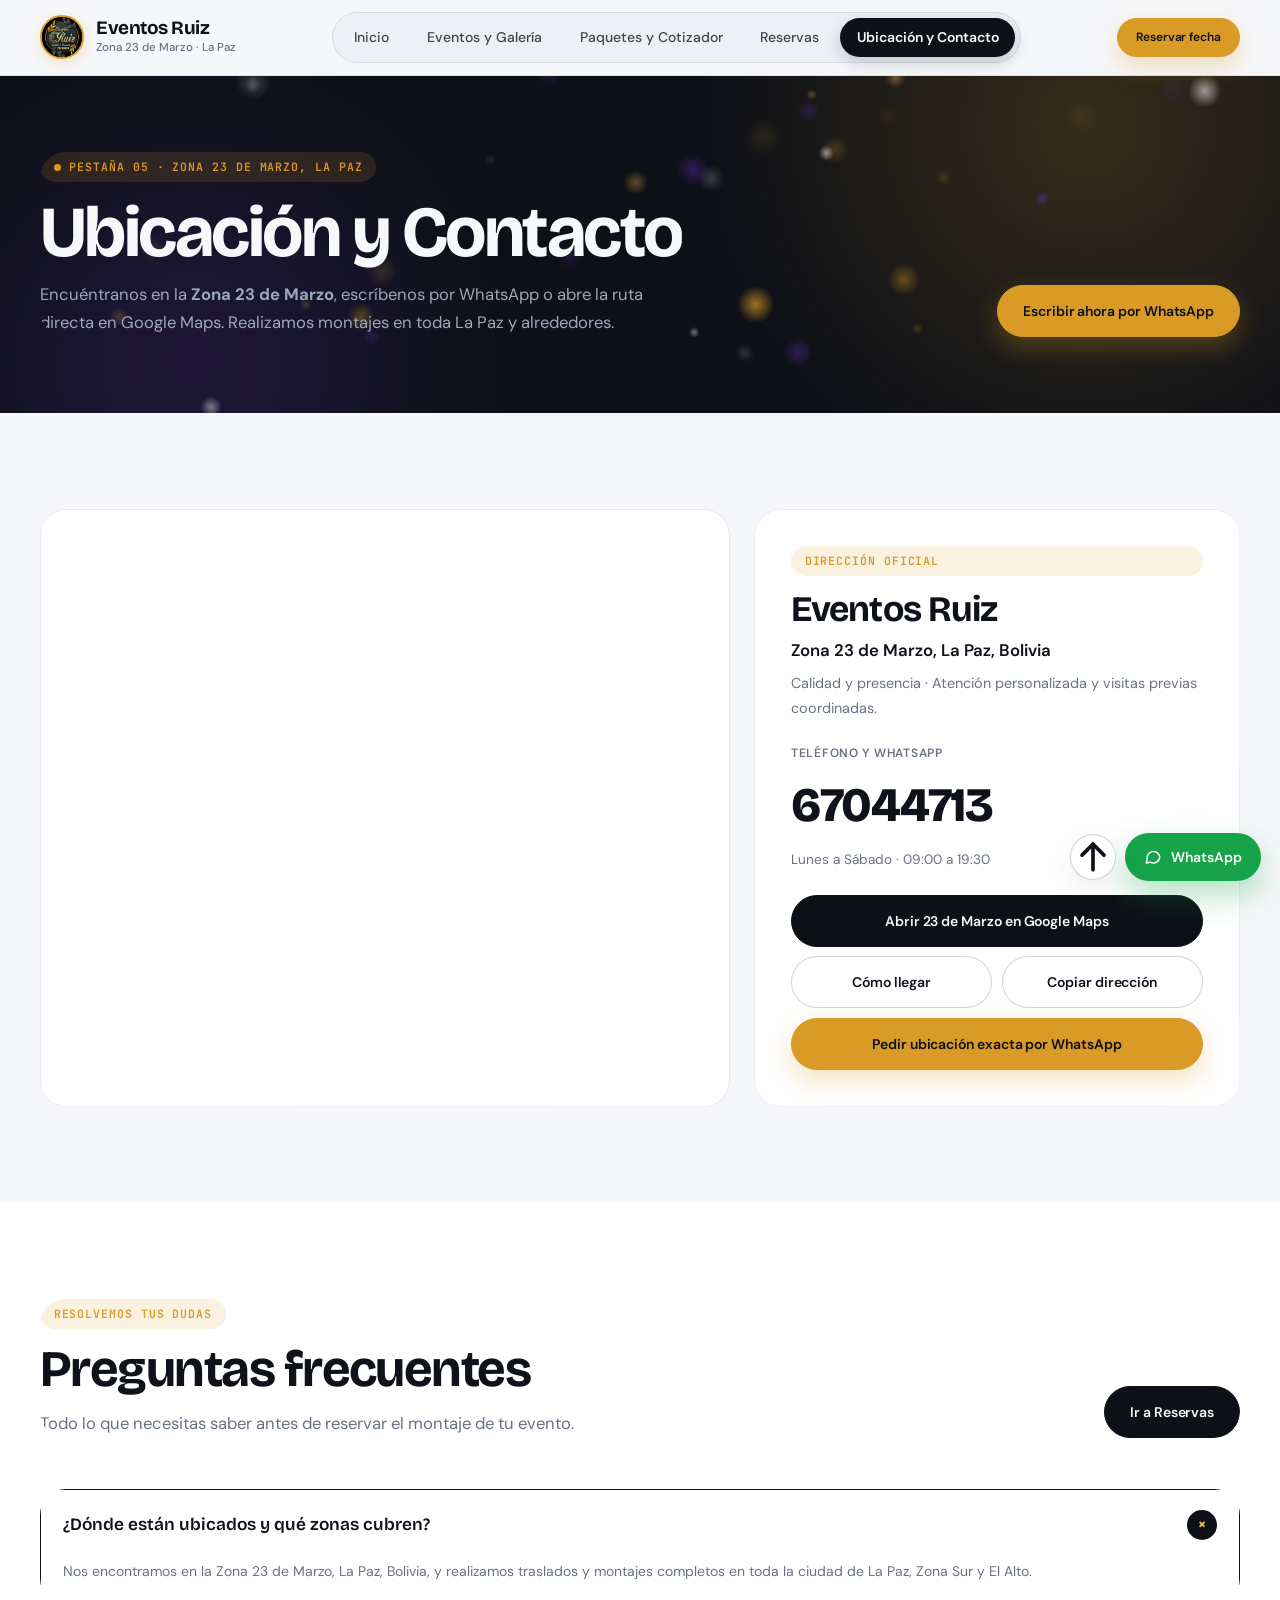
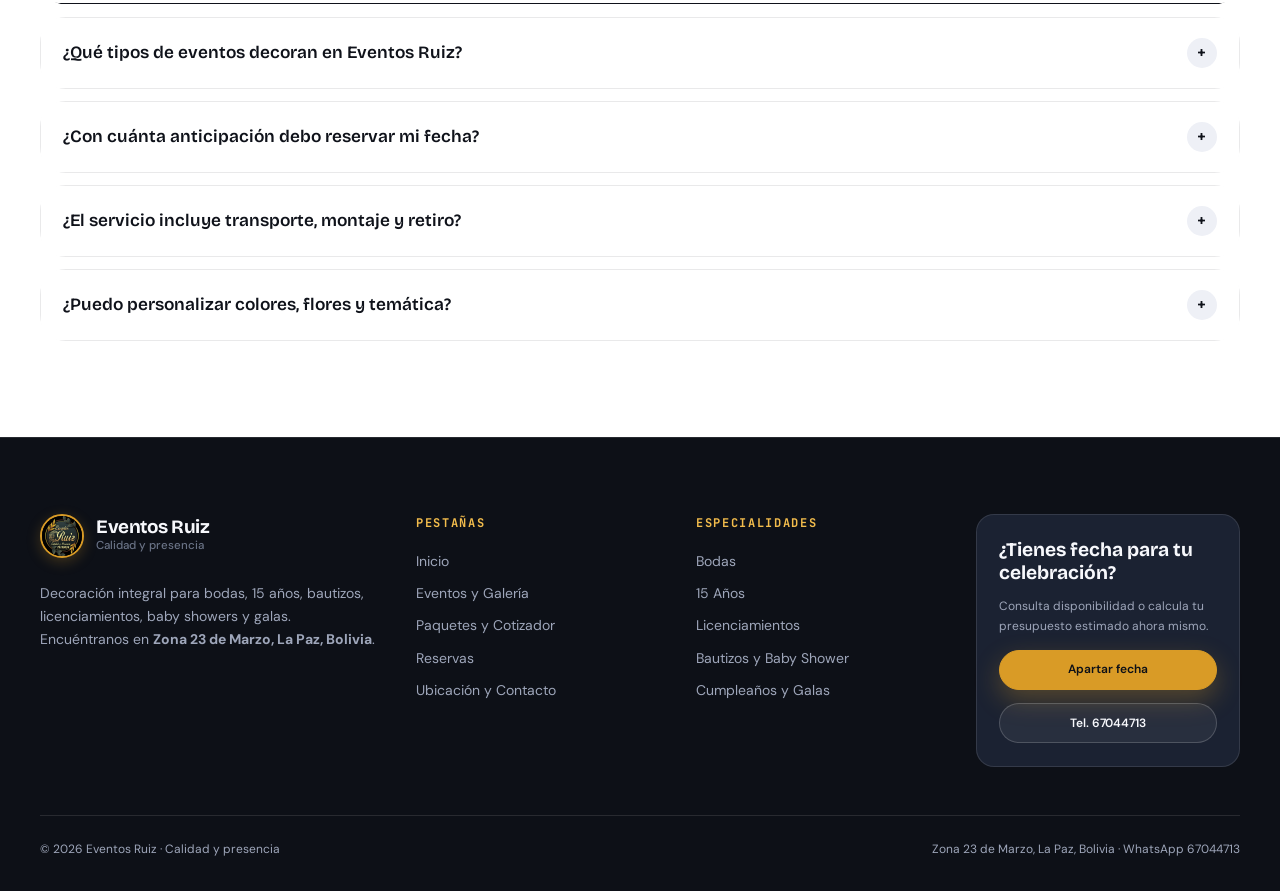
==== commit 228b1fc5: "Eliminar comentarios del codigo del proyecto" ====
--- a/contacto.html
+++ b/contacto.html
@@ -46,7 +46,6 @@
         <link rel="icon" type="image/jpeg" href="assets/IMG/Logo.jpg" />
         <link rel="manifest" href="site.webmanifest" />
 
-        <!-- Datos Estructurados LocalBusiness + FAQPage para Rich Snippets en Google -->
         <script type="application/ld+json">
             {
                 "@context": "https://schema.org",
@@ -136,7 +135,6 @@
                 </div>
             </section>
 
-            <!-- Mapa + Tarjeta de contacto -->
             <section class="section">
                 <div class="container">
                     <div class="contact-grid">
@@ -240,7 +238,6 @@
                 </div>
             </section>
 
-            <!-- Preguntas frecuentes -->
             <section class="section section--white">
                 <div class="container">
                     <div class="section-header" data-reveal="up">
--- a/assets/css/tokens.css
+++ b/assets/css/tokens.css
@@ -1,17 +1,10 @@
-/* ==========================================================================
-   Eventos Ruiz — Design Tokens (Arquitectura Moderna & Luminosa)
-   Estética: Studio contemporáneo de alto contraste, limpio, vibrante y eficaz
-   ========================================================================== */
-
 :root {
     color-scheme: light;
 
-    /* Tipografía contemporánea (sin clichés cursivos) */
     --font-display: "Bricolage Grotesque", system-ui, -apple-system, sans-serif;
     --font-sans: "DM Sans", system-ui, -apple-system, "Segoe UI", sans-serif;
     --font-mono: "JetBrains Mono", ui-monospace, SFMono-Regular, monospace;
 
-    /* Escala fluida */
     --text-xs: 0.75rem;
     --text-sm: 0.875rem;
     --text-base: 1rem;
@@ -21,7 +14,6 @@
     --text-3xl: clamp(2.15rem, 4vw, 3.35rem);
     --text-hero: clamp(2.75rem, 5.6vw, 4.9rem);
 
-    /* Superficies luminosas y alto contraste arquitectónico */
     --bg: #f6f7fa;
     --bg-pure: #ffffff;
     --bg-subtle: #eef0f6;
@@ -29,21 +21,18 @@
     --bg-dark-elev: #151a26;
     --bg-dark-card: #1b2232;
 
-    /* Tintas */
     --ink: #0f121a;
     --ink-soft: #3d4454;
     --ink-muted: #697285;
     --ink-on-dark: #f7f8fc;
     --ink-on-dark-muted: #9ea6ba;
 
-    /* Acentos de estudio (vibrantes, modernos, conectados al logotipo) */
     --gold: #d99b26;
     --gold-bright: #f2bc4c;
     --gold-soft: rgba(217, 155, 38, 0.13);
     --brand-accent: #d99b26;
     --brand-accent-soft: rgba(217, 155, 38, 0.14);
 
-    /* Acentos por especialidad (para estados interactivos) */
     --cat-bodas: #d99b26;
     --cat-xv: #7c3aed;
     --cat-bautizos: #0284c7;
@@ -52,7 +41,6 @@
     --cat-cumple: #ea580c;
     --cat-corp: #3b5bdb;
 
-    /* Bordes y sombras nítidas */
     --border: rgba(15, 18, 26, 0.09);
     --border-strong: rgba(15, 18, 26, 0.18);
     --border-dark: rgba(255, 255, 255, 0.11);
@@ -61,7 +49,6 @@
     --shadow-lg: 0 26px 65px rgba(15, 18, 26, 0.13);
     --shadow-dark: 0 30px 70px rgba(0, 0, 0, 0.45);
 
-    /* Espaciado & Radios */
     --container: 1240px;
     --gutter: clamp(1.15rem, 3.8vw, 2.5rem);
     --section-py: clamp(4rem, 7.5vw, 6.5rem);
@@ -73,14 +60,12 @@
     --r-xl: 34px;
     --r-pill: 999px;
 
-    /* Curvas de animación */
     --ease-expo: cubic-bezier(0.16, 1, 0.3, 1);
     --ease-spring: cubic-bezier(0.34, 1.56, 0.64, 1);
     --t-fast: 180ms;
     --t-base: 360ms;
     --t-slow: 720ms;
 
-    /* Capas */
     --z-nav: 50;
     --z-fab: 60;
     --z-drawer: 80;
--- a/assets/css/base.css
+++ b/assets/css/base.css
@@ -1,7 +1,3 @@
-/* ==========================================================================
-   Base, Tipografía, Animaciones de Scroll y Transiciones de Página
-   ========================================================================== */
-
 *,
 *::before,
 *::after {
@@ -104,7 +100,6 @@
     color: var(--ink-on-dark);
 }
 
-/* Tipografía de impacto limpio */
 .kicker {
     display: inline-flex;
     align-items: center;
@@ -202,7 +197,6 @@
     justify-items: start;
 }
 
-/* Barra superior de progreso */
 .scroll-bar {
     position: fixed;
     top: 0;
@@ -216,7 +210,6 @@
     pointer-events: none;
 }
 
-/* Cortina suave de transición entre páginas */
 .page-curtain {
     position: fixed;
     inset: 0;
@@ -232,7 +225,6 @@
     pointer-events: auto;
 }
 
-/* Animaciones suaves de aparición al bajar (Scroll Reveal) */
 [data-reveal] {
     opacity: 0;
     will-change: transform, opacity, clip-path;
@@ -274,7 +266,6 @@
     clip-path: inset(0 0 0 0 round var(--r-lg));
 }
 
-/* Cinta cinética infinita (Marquee) */
 .marquee {
     position: relative;
     overflow: hidden;
--- a/assets/css/shell.css
+++ b/assets/css/shell.css
@@ -1,7 +1,3 @@
-/* ==========================================================================
-   Shell Unificado: Navbar Flotante, Pestañas, Drawer Móvil, Footer, FAB
-   ========================================================================== */
-
 .site-nav {
     position: sticky;
     top: 0;
@@ -28,7 +24,6 @@
     gap: 1rem;
 }
 
-/* Marca en navbar */
 .nav-brand {
     display: inline-flex;
     align-items: center;
@@ -73,7 +68,6 @@
     font-weight: 500;
 }
 
-/* Pestañas en cápsula moderna */
 .nav-tabs {
     display: flex;
     align-items: center;
@@ -126,7 +120,6 @@
     justify-content: center;
 }
 
-/* Drawer Móvil */
 .mobile-menu {
     position: fixed;
     inset: 0;
@@ -195,7 +188,6 @@
     border-top: 1px solid var(--border-dark);
 }
 
-/* Footer moderno de alto contraste */
 .site-footer {
     background: var(--bg-dark);
     color: var(--ink-on-dark);
@@ -269,7 +261,6 @@
     color: var(--ink-on-dark-muted);
 }
 
-/* Floating Quick Dock */
 .fab-dock {
     position: fixed;
     right: 1.2rem;
@@ -331,7 +322,6 @@
     height: 18px;
 }
 
-/* Toast accesible */
 .toast {
     position: fixed;
     left: 50%;
--- a/assets/css/components.css
+++ b/assets/css/components.css
@@ -0,0 +1,412 @@
+.btn {
+    position: relative;
+    display: inline-flex;
+    align-items: center;
+    justify-content: center;
+    gap: 0.55rem;
+    padding: 0.85rem 1.55rem;
+    border-radius: var(--r-pill);
+    border: 1px solid var(--border-strong);
+    background: var(--bg-pure);
+    color: var(--ink);
+    font-size: var(--text-sm);
+    font-weight: 600;
+    letter-spacing: -0.005em;
+    transition:
+        transform var(--t-base) var(--ease-expo),
+        background-color var(--t-fast),
+        border-color var(--t-fast),
+        color var(--t-fast),
+        box-shadow var(--t-base) var(--ease-expo);
+}
+
+.btn svg {
+    width: 17px;
+    height: 17px;
+    flex-shrink: 0;
+    transition: transform var(--t-base) var(--ease-expo);
+}
+
+.btn:hover {
+    transform: translateY(-2px);
+    box-shadow: var(--shadow-sm);
+    border-color: var(--ink);
+}
+
+.btn:hover svg.arrow-move {
+    transform: translateX(4px);
+}
+
+.btn:active {
+    transform: translateY(0) scale(0.98);
+}
+
+.btn--dark {
+    background: var(--bg-dark);
+    border-color: var(--bg-dark);
+    color: var(--ink-on-dark);
+}
+
+.btn--dark:hover {
+    background: #1d2333;
+    border-color: #1d2333;
+    box-shadow: 0 14px 32px rgba(13, 16, 23, 0.26);
+}
+
+.btn--gold {
+    background: var(--gold);
+    border-color: var(--gold);
+    color: #0d1017;
+    box-shadow: 0 10px 26px rgba(217, 155, 38, 0.3);
+}
+
+.btn--gold:hover {
+    background: var(--gold-bright);
+    border-color: var(--gold-bright);
+    box-shadow: 0 16px 36px rgba(217, 155, 38, 0.4);
+}
+
+.btn--ghost-dark {
+    background: rgba(255, 255, 255, 0.06);
+    border-color: rgba(255, 255, 255, 0.18);
+    color: var(--ink-on-dark);
+}
+
+.btn--ghost-dark:hover {
+    background: rgba(255, 255, 255, 0.14);
+    border-color: rgba(255, 255, 255, 0.36);
+}
+
+.btn--sm {
+    padding: 0.58rem 1.12rem;
+    font-size: var(--text-xs);
+}
+
+.btn--full {
+    width: 100%;
+}
+
+.icon-circle {
+    width: 44px;
+    height: 44px;
+    border-radius: 50%;
+    border: 1px solid var(--border-strong);
+    background: var(--bg-pure);
+    color: var(--ink);
+    display: inline-flex;
+    align-items: center;
+    justify-content: center;
+    transition: transform var(--t-base) var(--ease-spring), background-color var(--t-fast), border-color var(--t-fast);
+}
+
+.icon-circle:hover {
+    transform: scale(1.08);
+    border-color: var(--ink);
+    background: var(--bg-dark);
+    color: var(--ink-on-dark);
+}
+
+.icon-circle svg {
+    width: 18px;
+    height: 18px;
+}
+
+.card {
+    position: relative;
+    background: var(--bg-pure);
+    border: 1px solid var(--border);
+    border-radius: var(--r-lg);
+    box-shadow: var(--shadow-xs);
+    overflow: hidden;
+    transition:
+        transform var(--t-base) var(--ease-expo),
+        border-color var(--t-base),
+        box-shadow var(--t-base) var(--ease-expo);
+}
+
+.card[data-spotlight]::before {
+    content: "";
+    position: absolute;
+    inset: 0;
+    pointer-events: none;
+    opacity: 0;
+    background: radial-gradient(
+        340px circle at var(--sx, 50%) var(--sy, 50%),
+        rgba(217, 155, 38, 0.12),
+        transparent 65%
+    );
+    transition: opacity var(--t-base);
+}
+
+.card[data-spotlight]:hover::before {
+    opacity: 1;
+}
+
+.card:hover {
+    border-color: var(--border-strong);
+    box-shadow: var(--shadow-sm);
+}
+
+.card--dark {
+    background: var(--bg-dark-elev);
+    border-color: var(--border-dark);
+    color: var(--ink-on-dark);
+}
+
+.card--dark:hover {
+    border-color: rgba(242, 188, 76, 0.45);
+}
+
+.pills {
+    display: flex;
+    flex-wrap: wrap;
+    gap: 0.5rem;
+}
+
+.pill {
+    display: inline-flex;
+    align-items: center;
+    gap: 0.45rem;
+    padding: 0.55rem 1.15rem;
+    border-radius: var(--r-pill);
+    border: 1px solid var(--border);
+    background: var(--bg-pure);
+    color: var(--ink-soft);
+    font-size: var(--text-sm);
+    font-weight: 500;
+    transition:
+        background-color var(--t-base) var(--ease-expo),
+        color var(--t-fast),
+        border-color var(--t-fast),
+        transform var(--t-fast);
+}
+
+.pill__dot {
+    width: 8px;
+    height: 8px;
+    border-radius: 50%;
+    background: var(--pill-color, var(--gold));
+}
+
+.pill:hover {
+    border-color: var(--ink);
+    color: var(--ink);
+    transform: translateY(-1px);
+}
+
+.pill.is-active {
+    background: var(--pill-color, var(--bg-dark));
+    border-color: var(--pill-color, var(--bg-dark));
+    color: #ffffff;
+    font-weight: 600;
+    box-shadow: 0 8px 20px rgba(15, 18, 26, 0.15);
+}
+
+.pill.is-active .pill__dot {
+    background: #ffffff;
+}
+
+.field {
+    display: grid;
+    gap: 0.48rem;
+}
+
+.field__label {
+    display: flex;
+    align-items: center;
+    justify-content: space-between;
+    font-size: var(--text-xs);
+    font-weight: 600;
+    letter-spacing: 0.06em;
+    text-transform: uppercase;
+    color: var(--ink-muted);
+}
+
+.input,
+.select,
+.textarea {
+    width: 100%;
+    padding: 0.85rem 1rem;
+    border-radius: var(--r-sm);
+    border: 1.5px solid var(--border);
+    background: var(--bg);
+    color: var(--ink);
+    font-size: var(--text-base);
+    transition: border-color var(--t-fast), background-color var(--t-fast), box-shadow var(--t-fast);
+}
+
+.input:hover,
+.select:hover,
+.textarea:hover {
+    border-color: var(--border-strong);
+}
+
+.input:focus,
+.select:focus,
+.textarea:focus {
+    outline: none;
+    background: var(--bg-pure);
+    border-color: var(--bg-dark);
+    box-shadow: 0 0 0 4px rgba(15, 18, 26, 0.07);
+}
+
+.textarea {
+    resize: vertical;
+    min-height: 110px;
+}
+
+.slider {
+    -webkit-appearance: none;
+    appearance: none;
+    width: 100%;
+    height: 8px;
+    border-radius: var(--r-pill);
+    background: linear-gradient(
+        90deg,
+        var(--bg-dark) var(--fill, 20%),
+        var(--bg-subtle) var(--fill, 20%)
+    );
+    cursor: pointer;
+}
+
+.slider::-webkit-slider-thumb {
+    -webkit-appearance: none;
+    width: 24px;
+    height: 24px;
+    border-radius: 50%;
+    background: var(--gold);
+    border: 3px solid var(--bg-dark);
+    box-shadow: 0 4px 12px rgba(15, 18, 26, 0.25);
+    transition: transform var(--t-fast) var(--ease-spring);
+}
+
+.slider::-webkit-slider-thumb:hover {
+    transform: scale(1.16);
+}
+
+.slider::-moz-range-thumb {
+    width: 24px;
+    height: 24px;
+    border-radius: 50%;
+    background: var(--gold);
+    border: 3px solid var(--bg-dark);
+    box-shadow: 0 4px 12px rgba(15, 18, 26, 0.25);
+}
+
+.lightbox {
+    position: fixed;
+    inset: 0;
+    z-index: var(--z-lightbox);
+    background: rgba(9, 11, 17, 0.94);
+    backdrop-filter: blur(18px);
+    display: grid;
+    place-items: center;
+    padding: clamp(1rem, 3vw, 2.5rem);
+    opacity: 0;
+    transition: opacity var(--t-base) var(--ease-expo);
+}
+
+.lightbox.is-open {
+    opacity: 1;
+}
+
+.lightbox__box {
+    width: min(960px, 100%);
+    display: grid;
+    gap: 1.25rem;
+    transform: scale(0.95);
+    transition: transform var(--t-base) var(--ease-expo);
+}
+
+.lightbox.is-open .lightbox__box {
+    transform: scale(1);
+}
+
+.lightbox__media {
+    position: relative;
+    border-radius: var(--r-lg);
+    overflow: hidden;
+    background: #07090e;
+    border: 1px solid rgba(255, 255, 255, 0.1);
+    display: grid;
+    place-items: center;
+    max-height: 70vh;
+}
+
+.lightbox__img {
+    max-height: 70vh;
+    width: auto;
+    max-width: 100%;
+    object-fit: contain;
+    transition: opacity 220ms ease;
+}
+
+.lightbox__bar {
+    display: flex;
+    align-items: center;
+    justify-content: space-between;
+    gap: 1rem;
+    flex-wrap: wrap;
+    color: var(--ink-on-dark);
+}
+
+.lightbox__title {
+    font-family: var(--font-display);
+    font-size: clamp(1.35rem, 2.5vw, 1.9rem);
+    font-weight: 700;
+}
+
+.lightbox__desc {
+    color: var(--ink-on-dark-muted);
+    font-size: var(--text-sm);
+    margin-top: 0.2rem;
+}
+
+.lightbox__actions {
+    display: flex;
+    gap: 0.55rem;
+    flex-wrap: wrap;
+}
+
+.lightbox__ctrl {
+    position: fixed;
+    background: rgba(21, 26, 38, 0.9);
+    color: var(--ink-on-dark);
+    border-color: rgba(255, 255, 255, 0.18);
+}
+
+.lightbox__ctrl:hover {
+    background: var(--gold);
+    color: #0d1017;
+    border-color: var(--gold);
+}
+
+.lightbox__close {
+    top: 1.25rem;
+    right: 1.25rem;
+}
+
+.lightbox__prev {
+    top: 50%;
+    left: 1.25rem;
+    transform: translateY(-50%);
+}
+
+.lightbox__next {
+    top: 50%;
+    right: 1.25rem;
+    transform: translateY(-50%);
+}
+
+@media (max-width: 720px) {
+    .lightbox__prev,
+    .lightbox__next {
+        top: auto;
+        bottom: 1rem;
+        transform: none;
+    }
+
+    .lightbox__box {
+        padding-bottom: 3rem;
+    }
+}
--- a/assets/css/pages.css
+++ b/assets/css/pages.css
@@ -1,10 +1,3 @@
-/* ==========================================================================
-   Layouts por Página: Inicio, Eventos, Cotizador, Reservas y Contacto
-   ========================================================================== */
-
-/* --------------------------------------------------------------------------
-   PAGE BANNER (para páginas secundarias: eventos, cotizador, reservas, contacto)
-   -------------------------------------------------------------------------- */
 .page-hero {
     position: relative;
     background: var(--bg-dark);
@@ -43,9 +36,6 @@
     color: var(--ink-on-dark-muted);
 }
 
-/* --------------------------------------------------------------------------
-   1. INICIO — Hero Cinematográfico + Logo Orbital + Quick-Book Dock
-   -------------------------------------------------------------------------- */
 .home-hero {
     position: relative;
     background: var(--bg-dark);
@@ -84,7 +74,6 @@
     max-width: 50ch;
 }
 
-/* Selector interactivo de ambiente en el Hero */
 .hero-switcher {
     display: flex;
     flex-wrap: wrap;
@@ -115,7 +104,6 @@
     box-shadow: 0 8px 24px color-mix(in srgb, var(--hero-accent) 42%, transparent);
 }
 
-/* Escenario visual derecho: Fotografía viva + Logo orbital heredado y elevado */
 .hero-stage {
     position: relative;
     display: grid;
@@ -177,7 +165,6 @@
     margin-top: 0.2rem;
 }
 
-/* Medallón del logotipo (mantiene la esencia flotante y el anillo orbital de la versión anterior) */
 .logo-orbit {
     position: absolute;
     top: -1.25rem;
@@ -232,7 +219,6 @@
     }
 }
 
-/* Barra Express de Reserva Rápida en Inicio */
 .quick-book {
     position: relative;
     z-index: 5;
@@ -266,7 +252,6 @@
     border-color: var(--gold-bright);
 }
 
-/* Métricas animadas */
 .stats-strip {
     display: grid;
     grid-template-columns: repeat(4, minmax(0, 1fr));
@@ -293,7 +278,6 @@
     color: var(--ink-muted);
 }
 
-/* Bento Grid de Especialidades en Inicio */
 .specialty-bento {
     display: grid;
     grid-template-columns: repeat(12, minmax(0, 1fr));
@@ -385,7 +369,6 @@
     font-weight: 600;
 }
 
-/* Explorador interactivo de Atmósferas en Inicio */
 .mood-studio {
     display: grid;
     grid-template-columns: 0.95fr 1.05fr;
@@ -502,7 +485,6 @@
     font-weight: 500;
 }
 
-/* Banda CTA final */
 .cta-banner {
     padding: clamp(2.25rem, 5vw, 3.75rem);
     border-radius: var(--r-xl);
@@ -517,9 +499,6 @@
     flex-wrap: wrap;
 }
 
-/* --------------------------------------------------------------------------
-   2. EVENTOS Y GALERÍA (eventos.html)
-   -------------------------------------------------------------------------- */
 .services-deck {
     display: grid;
     grid-template-columns: repeat(auto-fill, minmax(310px, 1fr));
@@ -627,7 +606,6 @@
     color: var(--ink-soft);
 }
 
-/* Galería Masonry / Editorial 10 fotos */
 .gallery-toolbar {
     display: flex;
     align-items: center;
@@ -727,9 +705,6 @@
     line-height: 1.1;
 }
 
-/* --------------------------------------------------------------------------
-   3. PAQUETES Y COTIZADOR (cotizador.html)
-   -------------------------------------------------------------------------- */
 .packages-row {
     display: grid;
     grid-template-columns: repeat(3, minmax(0, 1fr));
@@ -829,7 +804,6 @@
     margin-top: 2px;
 }
 
-/* Constructor interactivo */
 .builder-grid {
     display: grid;
     grid-template-columns: 1.25fr 0.9fr;
@@ -995,7 +969,6 @@
     font-weight: 700;
 }
 
-/* Recibo Sticky */
 .receipt-card {
     position: sticky;
     top: calc(var(--nav-h) + 1.5rem);
@@ -1040,9 +1013,6 @@
     font-weight: 500;
 }
 
-/* --------------------------------------------------------------------------
-   4. RESERVAS (reservas.html)
-   -------------------------------------------------------------------------- */
 .booking-studio {
     display: grid;
     grid-template-columns: minmax(320px, 430px) 1fr;
@@ -1191,9 +1161,6 @@
     gap: 1rem;
 }
 
-/* --------------------------------------------------------------------------
-   5. CONTACTO Y UBICACIÓN (contacto.html)
-   -------------------------------------------------------------------------- */
 .contact-grid {
     display: grid;
     grid-template-columns: 1.35fr 0.95fr;
@@ -1300,9 +1267,6 @@
     font-size: var(--text-sm);
 }
 
-/* --------------------------------------------------------------------------
-   Responsive Global
-   -------------------------------------------------------------------------- */
 @media (max-width: 1024px) {
     .home-hero__grid,
     .mood-studio,
@@ -1374,12 +1338,6 @@
     }
 }
 
-/* ==========================================================================
-   Efectos Creativos Avanzados: Cursor Lente, Bokeh Canvas, Sparkles,
-   Comparador Deslizante, Baraja 3D, Favoritos y Pase de Pre-Reserva
-   ========================================================================== */
-
-/* Cortina con emblema de marca */
 .page-curtain {
     display: grid;
     place-items: center;
@@ -1406,7 +1364,6 @@
     object-fit: cover;
 }
 
-/* Cursor Lente Interactivo (solo escritorio) */
 .cursor-lens {
     position: fixed;
     top: 0;
@@ -1465,7 +1422,6 @@
     }
 }
 
-/* Partículas destello en celebraciones */
 .spark-particle {
     position: fixed;
     z-index: 140;
@@ -1487,7 +1443,6 @@
     }
 }
 
-/* Revelado blur-up */
 [data-reveal="blur"] {
     filter: blur(10px);
     transform: translateY(22px);
@@ -1503,7 +1458,6 @@
     transform: none;
 }
 
-/* Canvas de luces Bokeh en Hero */
 .hero-bokeh {
     position: absolute;
     inset: 0;
@@ -1513,15 +1467,11 @@
     z-index: 0;
 }
 
-/* Parallax sutil */
 [data-parallax] {
     transform: translateY(var(--py, 0px));
     will-change: transform;
 }
 
-/* --------------------------------------------------------------------------
-   Comparador Deslizante Interactivo (Antes / Después de Atmósferas)
-   -------------------------------------------------------------------------- */
 .compare-shell {
     display: grid;
     gap: 1.35rem;
@@ -1622,9 +1572,6 @@
     margin: 0;
 }
 
-/* --------------------------------------------------------------------------
-   Baraja 3D Interactiva de Montajes Reales (Inicio)
-   -------------------------------------------------------------------------- */
 .deck-layout {
     display: grid;
     grid-template-columns: 0.95fr 1.05fr;
@@ -1723,9 +1670,6 @@
     opacity: 0 !important;
 }
 
-/* --------------------------------------------------------------------------
-   Favoritos & Cambio de Vista en Galería (eventos.html)
-   -------------------------------------------------------------------------- */
 .gal-card-wrap {
     position: relative;
     grid-column: span 4;
@@ -1810,7 +1754,6 @@
     transform: translate(-50%, 0);
 }
 
-/* Vista previa visual dentro del Cotizador (cotizador.html) */
 .receipt-preview {
     position: relative;
     height: 155px;
@@ -1844,7 +1787,6 @@
     color: #ffffff;
 }
 
-/* Pase en vivo de Pre-Reserva (reservas.html) */
 .pass-ticket {
     position: relative;
     border-radius: var(--r-lg);
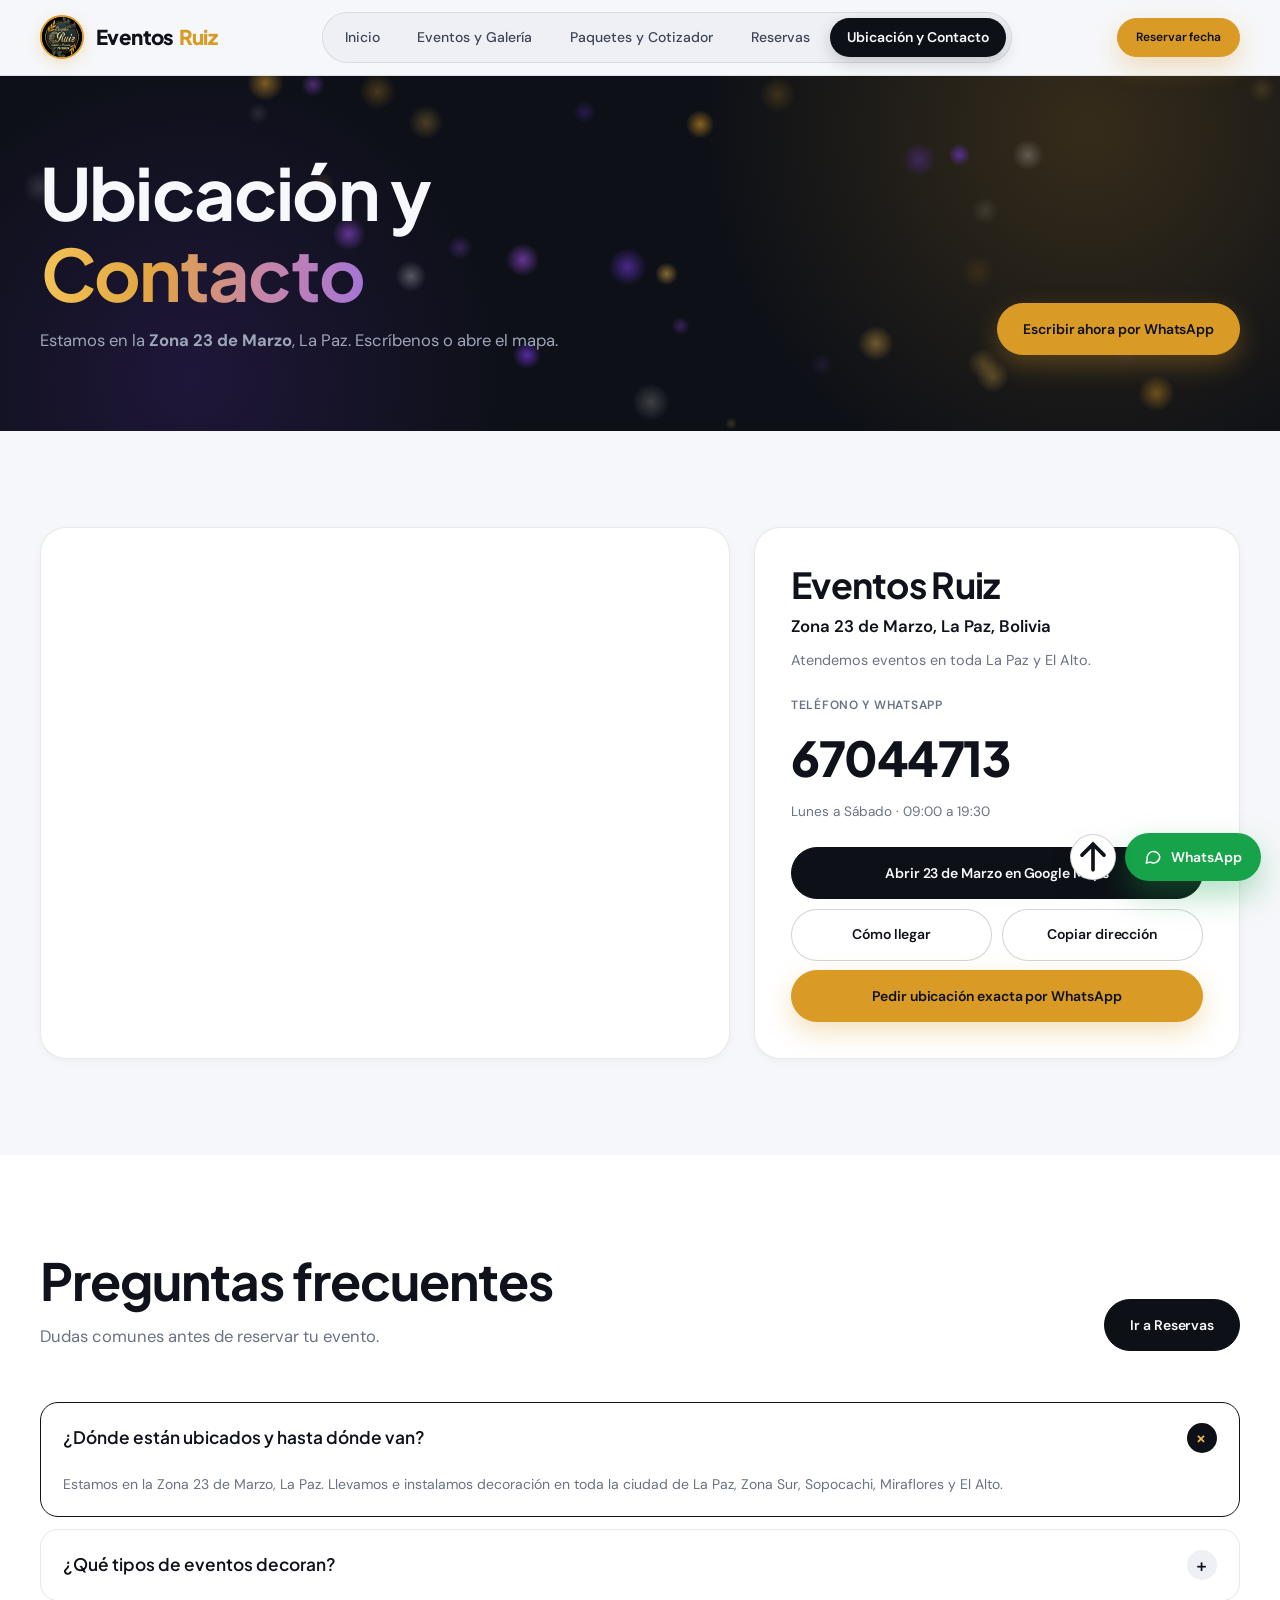
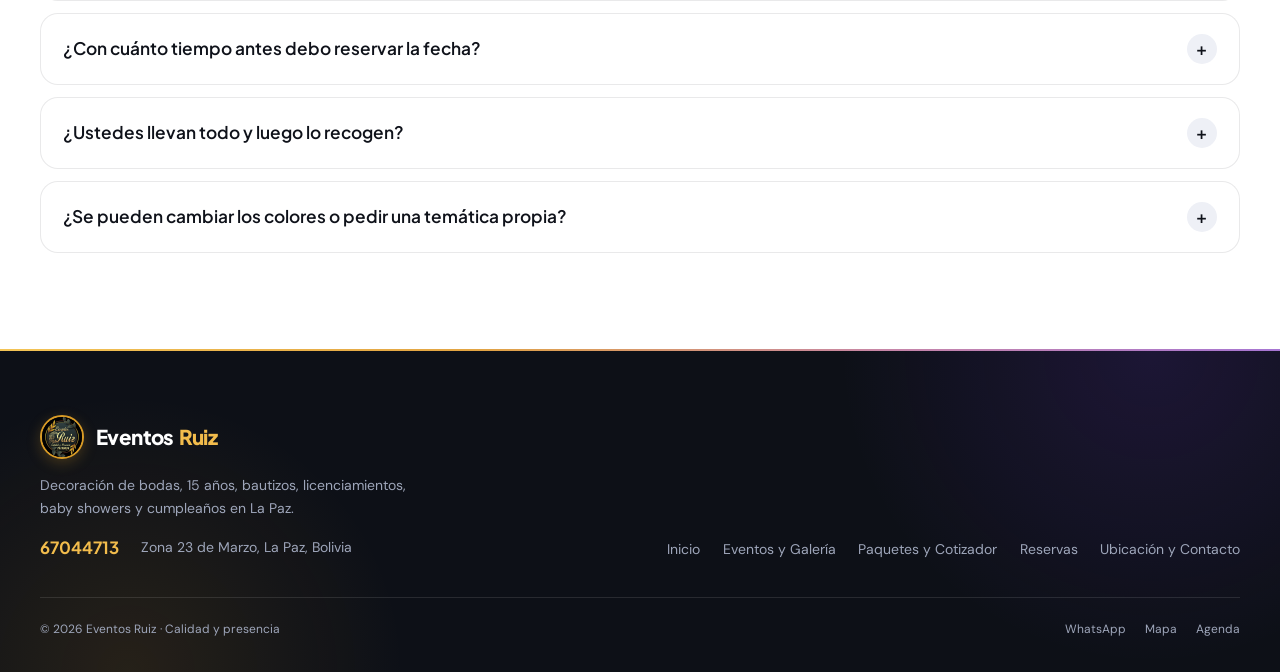
==== commit 4ef7082d: "Actualizar diseno y detalles finales de Eventos Ruiz" ====
--- a/contacto.html
+++ b/contacto.html
@@ -19,7 +19,10 @@
         />
         <meta name="robots" content="index, follow" />
         <meta name="geo.region" content="BO-L" />
-        <meta name="geo.placename" content="Zona 23 de Marzo, La Paz, Bolivia" />
+        <meta
+            name="geo.placename"
+            content="Zona 23 de Marzo, La Paz, Bolivia"
+        />
         <meta name="theme-color" content="#0d1017" />
         <link
             rel="canonical"
@@ -90,15 +93,15 @@
         <link rel="preconnect" href="https://fonts.googleapis.com" />
         <link rel="preconnect" href="https://fonts.gstatic.com" crossorigin />
         <link
-            href="https://fonts.googleapis.com/css2?family=Bricolage+Grotesque:wght@500;600;700;800&family=DM+Sans:wght@400;500;600;700&family=JetBrains+Mono:wght@500;600&display=swap"
+            href="https://fonts.googleapis.com/css2?family=DM+Sans:wght@400;500;600;700&family=Plus+Jakarta+Sans:wght@500;600;700;800&display=swap"
             rel="stylesheet"
         />
 
-        <link rel="stylesheet" href="assets/css/tokens.css" />
-        <link rel="stylesheet" href="assets/css/base.css" />
-        <link rel="stylesheet" href="assets/css/shell.css" />
-        <link rel="stylesheet" href="assets/css/components.css" />
-        <link rel="stylesheet" href="assets/css/pages.css" />
+        <link rel="stylesheet" href="assets/css/tokens.css?v=3" />
+        <link rel="stylesheet" href="assets/css/base.css?v=3" />
+        <link rel="stylesheet" href="assets/css/shell.css?v=3" />
+        <link rel="stylesheet" href="assets/css/components.css?v=3" />
+        <link rel="stylesheet" href="assets/css/pages.css?v=3" />
     </head>
     <body data-page="contacto">
         <header id="appHeader"></header>
@@ -112,16 +115,13 @@
                 ></canvas>
                 <div class="container page-hero__inner">
                     <div class="page-hero__copy" data-reveal="blur">
-                        <span class="kicker">
-                            <span class="kicker__dot"></span>
-                            Pestaña 05 · Zona 23 de Marzo, La Paz
-                        </span>
-                        <h1 class="heading-xl">Ubicación y Contacto</h1>
+                        <h1 class="heading-xl">
+                            Ubicación y
+                            <span class="text-gradient">Contacto</span>
+                        </h1>
                         <p class="lead">
-                            Encuéntranos en la <strong>Zona 23 de Marzo</strong>,
-                            escríbenos por WhatsApp o abre la ruta directa en
-                            Google Maps. Realizamos montajes en toda La Paz y
-                            alrededores.
+                            Estamos en la <strong>Zona 23 de Marzo</strong>, La
+                            Paz. Escríbenos o abre el mapa.
                         </p>
                     </div>
                     <a
@@ -155,10 +155,7 @@
                             data-reveal="left"
                         >
                             <div style="display: grid; gap: 0.45rem">
-                                <span class="kicker">Dirección oficial</span>
-                                <h2 class="heading-md" style="margin-top: 0.4rem">
-                                    Eventos Ruiz
-                                </h2>
+                                <h2 class="heading-md">Eventos Ruiz</h2>
                                 <p
                                     style="
                                         font-weight: 600;
@@ -169,8 +166,7 @@
                                     Zona 23 de Marzo, La Paz, Bolivia
                                 </p>
                                 <p class="lead" style="font-size: 0.9rem">
-                                    Calidad y presencia · Atención personalizada
-                                    y visitas previas coordinadas.
+                                    Atendemos eventos en toda La Paz y El Alto.
                                 </p>
                             </div>
 
@@ -242,11 +238,9 @@
                 <div class="container">
                     <div class="section-header" data-reveal="up">
                         <div class="section-header__copy">
-                            <span class="kicker">Resolvemos tus dudas</span>
                             <h2 class="heading-lg">Preguntas frecuentes</h2>
                             <p class="lead">
-                                Todo lo que necesitas saber antes de reservar el
-                                montaje de tu evento.
+                                Dudas comunes antes de reservar tu evento.
                             </p>
                         </div>
                         <a class="btn btn--dark" href="reservas.html">
--- a/assets/css/tokens.css
+++ b/assets/css/tokens.css
@@ -1,9 +1,9 @@
 :root {
     color-scheme: light;
 
-    --font-display: "Bricolage Grotesque", system-ui, -apple-system, sans-serif;
+    --font-display: "Plus Jakarta Sans", system-ui, -apple-system, sans-serif;
     --font-sans: "DM Sans", system-ui, -apple-system, "Segoe UI", sans-serif;
-    --font-mono: "JetBrains Mono", ui-monospace, SFMono-Regular, monospace;
+    --font-mono: "DM Sans", system-ui, -apple-system, sans-serif;
 
     --text-xs: 0.75rem;
     --text-sm: 0.875rem;
@@ -29,7 +29,17 @@
 
     --gold: #d99b26;
     --gold-bright: #f2bc4c;
-    --gold-soft: rgba(217, 155, 38, 0.13);
+    --gold-soft: rgba(217, 155, 38, 0.14);
+    --purple: #8b5cf6;
+    --purple-bright: #c084fc;
+    --purple-soft: rgba(139, 92, 246, 0.14);
+    --grad-accent: linear-gradient(
+        95deg,
+        #f3c456 0%,
+        #e2a442 36%,
+        #c685a8 68%,
+        #a474d6 100%
+    );
     --brand-accent: #d99b26;
     --brand-accent-soft: rgba(217, 155, 38, 0.14);
 
--- a/assets/css/base.css
+++ b/assets/css/base.css
@@ -1,3 +1,13 @@
+@view-transition {
+    navigation: auto;
+}
+
+::view-transition-old(root),
+::view-transition-new(root) {
+    animation-duration: 220ms;
+    animation-timing-function: cubic-bezier(0.16, 1, 0.3, 1);
+}
+
 *,
 *::before,
 *::after {
@@ -5,6 +15,7 @@
 }
 
 html {
+    background: var(--bg);
     scroll-behavior: smooth;
     scroll-padding-top: calc(var(--nav-h) + 20px);
     -webkit-text-size-adjust: 100%;
@@ -139,30 +150,35 @@
     font-family: var(--font-display);
     font-size: var(--text-hero);
     font-weight: 700;
-    line-height: 0.98;
-    letter-spacing: -0.035em;
+    line-height: 1.12;
+    letter-spacing: -0.025em;
 }
 
 .heading-lg {
     font-family: var(--font-display);
     font-size: var(--text-3xl);
     font-weight: 700;
-    line-height: 1.05;
-    letter-spacing: -0.03em;
+    line-height: 1.14;
+    letter-spacing: -0.02em;
 }
 
 .heading-md {
     font-family: var(--font-display);
     font-size: var(--text-2xl);
     font-weight: 700;
-    line-height: 1.12;
-    letter-spacing: -0.025em;
+    line-height: 1.18;
+    letter-spacing: -0.02em;
 }
 
 .text-gradient {
-    background: linear-gradient(110deg, var(--gold) 0%, #f59e0b 48%, #7c3aed 100%);
+    display: inline;
+    padding-block: 0.08em;
+    padding-inline: 0.02em;
+    background: var(--grad-accent);
     -webkit-background-clip: text;
     background-clip: text;
+    -webkit-box-decoration-break: clone;
+    box-decoration-break: clone;
     color: transparent;
 }
 
@@ -205,7 +221,7 @@
     height: 3px;
     transform-origin: left center;
     transform: scaleX(0);
-    background: linear-gradient(90deg, var(--gold), #7c3aed, #0284c7);
+    background: var(--grad-accent);
     z-index: calc(var(--z-nav) + 10);
     pointer-events: none;
 }
@@ -227,42 +243,49 @@
 
 [data-reveal] {
     opacity: 0;
+    will-change: transform, opacity;
+    transition:
+        opacity var(--t-slow) var(--ease-expo),
+        transform var(--t-slow) var(--ease-expo);
+    transition-delay: var(--delay, 0ms);
+}
+
+[data-reveal="up"] {
+    transform: translateY(28px);
+}
+
+[data-reveal="down"] {
+    transform: translateY(-22px);
+}
+
+[data-reveal="left"] {
+    transform: translateX(30px);
+}
+
+[data-reveal="right"] {
+    transform: translateX(-30px);
+}
+
+[data-reveal="scale"] {
+    transform: scale(0.95) translateY(14px);
+}
+
+[data-reveal="clip"] {
     will-change: transform, opacity, clip-path;
+    clip-path: inset(10% 0 0 0 round var(--r-lg));
+    transform: scale(1.03);
     transition:
         opacity var(--t-slow) var(--ease-expo),
         transform var(--t-slow) var(--ease-expo),
         clip-path 850ms var(--ease-expo);
-    transition-delay: var(--delay, 0ms);
-}
-
-[data-reveal="up"] {
-    transform: translateY(34px);
-}
-
-[data-reveal="down"] {
-    transform: translateY(-28px);
-}
-
-[data-reveal="left"] {
-    transform: translateX(36px);
-}
-
-[data-reveal="right"] {
-    transform: translateX(-36px);
-}
-
-[data-reveal="scale"] {
-    transform: scale(0.93) translateY(18px);
-}
-
-[data-reveal="clip"] {
-    clip-path: inset(12% 0 0 0 round var(--r-lg));
-    transform: scale(1.04);
 }
 
 [data-reveal].is-in {
     opacity: 1;
     transform: none;
+}
+
+[data-reveal="clip"].is-in {
     clip-path: inset(0 0 0 0 round var(--r-lg));
 }
 
--- a/assets/css/shell.css
+++ b/assets/css/shell.css
@@ -1,15 +1,18 @@
+#appHeader,
 .site-nav {
     position: sticky;
     top: 0;
     z-index: var(--z-nav);
+    min-height: var(--nav-h);
     height: var(--nav-h);
     display: flex;
     align-items: center;
-    background: rgba(246, 247, 250, 0.84);
+    background: rgba(246, 247, 250, 0.92);
     backdrop-filter: blur(18px);
     -webkit-backdrop-filter: blur(18px);
     border-bottom: 1px solid var(--border);
     transition: box-shadow var(--t-base) var(--ease-expo), background-color var(--t-base);
+    view-transition-name: site-header;
 }
 
 .site-nav.is-scrolled {
@@ -53,12 +56,30 @@
 }
 
 .nav-brand__title {
-    display: block;
+    display: inline-flex;
+    align-items: baseline;
+    gap: 0.3rem;
     font-family: var(--font-display);
-    font-size: 1.18rem;
-    font-weight: 700;
-    letter-spacing: -0.02em;
-    line-height: 1.1;
+    font-size: 1.28rem;
+    font-weight: 800;
+    letter-spacing: -0.03em;
+    line-height: 1;
+    color: #0f121a;
+}
+
+.nav-brand__title b {
+    font-weight: 800;
+    color: #d99b26;
+}
+
+.site-footer .nav-brand__title,
+.mobile-menu .nav-brand__title {
+    color: #ffffff;
+}
+
+.site-footer .nav-brand__title b,
+.mobile-menu .nav-brand__title b {
+    color: #f2bc4c;
 }
 
 .nav-brand__sub {
@@ -189,76 +210,87 @@
 }
 
 .site-footer {
-    background: var(--bg-dark);
-    color: var(--ink-on-dark);
-    padding-block: clamp(3.5rem, 6vw, 5rem) 2rem;
-    border-top: 1px solid var(--border-dark);
-}
-
-.footer__top {
+    position: relative;
+    background:
+        radial-gradient(520px circle at 90% 0%, rgba(124, 58, 237, 0.14), transparent 60%),
+        radial-gradient(460px circle at 10% 100%, rgba(217, 155, 38, 0.12), transparent 60%),
+        var(--bg-dark);
+    color: var(--ink-on-dark);
+    padding-block: clamp(2.8rem, 5vw, 4rem) 2rem;
+    border-top: 2px solid transparent;
+    border-image: var(--grad-accent) 1;
+}
+
+.footer__main {
+    display: flex;
+    align-items: flex-end;
+    justify-content: space-between;
+    gap: 2rem;
+    flex-wrap: wrap;
+    padding-bottom: 2.25rem;
+    border-bottom: 1px solid var(--border-dark);
+}
+
+.footer__brand-block {
     display: grid;
-    grid-template-columns: 1.4fr 1fr 1fr 1.1fr;
-    gap: 2.5rem;
-    padding-bottom: 3rem;
-    border-bottom: 1px solid var(--border-dark);
-}
-
-.footer__bio {
-    margin-top: 1rem;
+    gap: 0.9rem;
+}
+
+.footer__tagline {
+    font-size: var(--text-sm);
     color: var(--ink-on-dark-muted);
-    font-size: var(--text-sm);
-    max-width: 34ch;
-}
-
-.footer__col-title {
-    font-family: var(--font-mono);
-    font-size: var(--text-xs);
-    text-transform: uppercase;
-    letter-spacing: 0.14em;
+    max-width: 38ch;
+}
+
+.footer__contact-row {
+    display: flex;
+    flex-wrap: wrap;
+    align-items: center;
+    gap: 0.65rem 1.4rem;
+    font-size: var(--text-sm);
+}
+
+.footer__phone {
+    font-family: var(--font-display);
+    font-weight: 700;
+    font-size: 1.05rem;
     color: var(--gold-bright);
-    margin-bottom: 1rem;
-}
-
-.footer__list {
-    display: grid;
-    gap: 0.6rem;
+}
+
+.footer__nav {
+    display: flex;
+    flex-wrap: wrap;
+    gap: 0.45rem 1.4rem;
     font-size: var(--text-sm);
     color: var(--ink-on-dark-muted);
 }
 
-.footer__list a:hover {
-    color: var(--ink-on-dark);
-}
-
-.footer__cta-box {
-    padding: 1.4rem;
-    border-radius: var(--r-md);
-    background: var(--bg-dark-card);
-    border: 1px solid var(--border-dark);
-    display: grid;
-    gap: 0.85rem;
-}
-
-.footer__cta-box strong {
-    font-family: var(--font-display);
-    font-size: 1.2rem;
-    line-height: 1.2;
-}
-
-.footer__cta-box p {
+.footer__nav a {
+    transition: color var(--t-fast);
+}
+
+.footer__nav a:hover {
+    color: var(--gold-bright);
+}
+
+.footer__bottom {
+    display: flex;
+    align-items: center;
+    justify-content: space-between;
+    gap: 1rem;
+    flex-wrap: wrap;
+    padding-top: 1.4rem;
     font-size: var(--text-xs);
     color: var(--ink-on-dark-muted);
 }
 
-.footer__bottom {
-    display: flex;
-    align-items: center;
-    justify-content: space-between;
-    gap: 1rem;
-    flex-wrap: wrap;
-    padding-top: 1.5rem;
-    font-size: var(--text-xs);
-    color: var(--ink-on-dark-muted);
+.footer__bottom-links {
+    display: flex;
+    gap: 1.2rem;
+}
+
+.footer__bottom-links a:hover {
+    color: var(--ink-on-dark);
 }
 
 .fab-dock {
--- a/assets/css/components.css
+++ b/assets/css/components.css
@@ -96,7 +96,10 @@
     display: inline-flex;
     align-items: center;
     justify-content: center;
-    transition: transform var(--t-base) var(--ease-spring), background-color var(--t-fast), border-color var(--t-fast);
+    transition:
+        transform var(--t-base) var(--ease-spring),
+        background-color var(--t-fast),
+        border-color var(--t-fast);
 }
 
 .icon-circle:hover {
@@ -131,9 +134,10 @@
     pointer-events: none;
     opacity: 0;
     background: radial-gradient(
-        340px circle at var(--sx, 50%) var(--sy, 50%),
-        rgba(217, 155, 38, 0.12),
-        transparent 65%
+        320px circle at var(--sx, 50%) var(--sy, 50%),
+        rgba(217, 155, 38, 0.14),
+        rgba(124, 58, 237, 0.07) 42%,
+        transparent 68%
     );
     transition: opacity var(--t-base);
 }
@@ -195,15 +199,15 @@
 }
 
 .pill.is-active {
-    background: var(--pill-color, var(--bg-dark));
-    border-color: var(--pill-color, var(--bg-dark));
+    background: var(--bg-dark);
+    border-color: var(--bg-dark);
     color: #ffffff;
     font-weight: 600;
-    box-shadow: 0 8px 20px rgba(15, 18, 26, 0.15);
+    box-shadow: 0 8px 20px rgba(15, 18, 26, 0.16);
 }
 
 .pill.is-active .pill__dot {
-    background: #ffffff;
+    background: var(--gold-bright);
 }
 
 .field {
@@ -232,7 +236,10 @@
     background: var(--bg);
     color: var(--ink);
     font-size: var(--text-base);
-    transition: border-color var(--t-fast), background-color var(--t-fast), box-shadow var(--t-fast);
+    transition:
+        border-color var(--t-fast),
+        background-color var(--t-fast),
+        box-shadow var(--t-fast);
 }
 
 .input:hover,
--- a/assets/css/pages.css
+++ b/assets/css/pages.css
@@ -50,8 +50,8 @@
     inset: 0;
     pointer-events: none;
     background:
-        radial-gradient(720px circle at 76% 36%, color-mix(in srgb, var(--hero-accent) 26%, transparent), transparent 62%),
-        radial-gradient(520px circle at 12% 80%, rgba(59, 91, 219, 0.16), transparent 60%);
+        radial-gradient(680px circle at 76% 34%, rgba(217, 155, 38, 0.24), transparent 62%),
+        radial-gradient(580px circle at 14% 82%, rgba(124, 58, 237, 0.22), transparent 60%);
     transition: background 600ms var(--ease-expo);
 }
 
@@ -188,8 +188,9 @@
 .logo-orbit__ring--outer {
     inset: -18px;
     border-style: solid;
-    border-color: rgba(255, 255, 255, 0.14);
-    border-top-color: var(--hero-accent);
+    border-color: rgba(255, 255, 255, 0.12);
+    border-top-color: var(--gold-bright);
+    border-bottom-color: var(--purple-bright);
     animation: logoSpin 18s linear infinite reverse;
 }
 
@@ -287,13 +288,13 @@
 .bento-tile {
     position: relative;
     grid-column: span 4;
-    min-height: 310px;
+    min-height: 340px;
     border-radius: var(--r-lg);
     overflow: hidden;
     display: flex;
     flex-direction: column;
-    justify-content: space-between;
-    padding: 1.5rem;
+    justify-content: flex-end;
+    padding: 1.35rem 1.45rem;
     color: #ffffff;
     isolation: isolate;
     transition: transform var(--t-base) var(--ease-expo), box-shadow var(--t-base);
@@ -301,7 +302,7 @@
 
 .bento-tile--wide {
     grid-column: span 6;
-    min-height: 350px;
+    min-height: 390px;
 }
 
 .bento-tile img {
@@ -319,7 +320,7 @@
     position: absolute;
     inset: 0;
     z-index: -1;
-    background: linear-gradient(180deg, rgba(13, 16, 23, 0.14) 0%, rgba(13, 16, 23, 0.86) 100%);
+    background: linear-gradient(180deg, transparent 58%, rgba(13, 16, 23, 0.78) 100%);
 }
 
 .bento-tile:hover {
@@ -328,45 +329,47 @@
 }
 
 .bento-tile:hover img {
-    transform: scale(1.07);
-}
-
-.bento-tile__badge {
-    align-self: flex-start;
-    padding: 0.3rem 0.78rem;
-    border-radius: var(--r-pill);
-    background: var(--tile-color, var(--gold));
-    color: #ffffff;
-    font-family: var(--font-mono);
-    font-size: 0.68rem;
-    font-weight: 600;
-    letter-spacing: 0.08em;
-    text-transform: uppercase;
-}
-
-.bento-tile__title {
-    font-family: var(--font-display);
-    font-size: clamp(1.45rem, 2.2vw, 1.95rem);
-    font-weight: 700;
-    line-height: 1.1;
-}
-
-.bento-tile__desc {
-    font-size: var(--text-sm);
-    color: rgba(255, 255, 255, 0.84);
-    margin-top: 0.35rem;
-}
-
-.bento-tile__foot {
+    transform: scale(1.06);
+}
+
+.bento-tile__bar {
     display: flex;
     align-items: center;
     justify-content: space-between;
     gap: 1rem;
-    margin-top: 1rem;
-    padding-top: 0.85rem;
-    border-top: 1px solid rgba(255, 255, 255, 0.18);
-    font-size: var(--text-xs);
-    font-weight: 600;
+}
+
+.bento-tile__title {
+    font-family: var(--font-display);
+    font-size: clamp(1.35rem, 2vw, 1.75rem);
+    font-weight: 700;
+    line-height: 1.1;
+}
+
+.bento-tile__arrow {
+    width: 40px;
+    height: 40px;
+    border-radius: 50%;
+    background: rgba(13, 16, 23, 0.55);
+    backdrop-filter: blur(8px);
+    border: 1px solid rgba(255, 255, 255, 0.25);
+    color: #ffffff;
+    display: grid;
+    place-items: center;
+    flex-shrink: 0;
+    transition: background-color var(--t-fast), border-color var(--t-fast), color var(--t-fast), transform var(--t-base) var(--ease-expo);
+}
+
+.bento-tile__arrow svg {
+    width: 17px;
+    height: 17px;
+}
+
+.bento-tile:hover .bento-tile__arrow {
+    background: var(--gold);
+    border-color: var(--gold);
+    color: #0d1017;
+    transform: translateX(3px);
 }
 
 .mood-studio {
@@ -466,7 +469,15 @@
     position: absolute;
     inset: 0;
     z-index: -1;
-    background: linear-gradient(180deg, transparent 25%, rgba(13, 16, 23, 0.9) 100%);
+    background: linear-gradient(180deg, transparent 58%, rgba(13, 16, 23, 0.82) 100%);
+}
+
+.mood-preview__bar {
+    display: flex;
+    align-items: flex-end;
+    justify-content: space-between;
+    gap: 1rem;
+    flex-wrap: wrap;
 }
 
 .mood-tags {
@@ -489,8 +500,10 @@
     padding: clamp(2.25rem, 5vw, 3.75rem);
     border-radius: var(--r-xl);
     background:
-        radial-gradient(500px circle at 90% 15%, rgba(217, 155, 38, 0.25), transparent 60%),
+        radial-gradient(480px circle at 90% 15%, rgba(217, 155, 38, 0.24), transparent 60%),
+        radial-gradient(460px circle at 10% 90%, rgba(124, 58, 237, 0.2), transparent 60%),
         var(--bg-dark);
+    border: 1px solid rgba(242, 188, 76, 0.24);
     color: var(--ink-on-dark);
     display: flex;
     align-items: center;
@@ -719,9 +732,12 @@
 }
 
 .pkg-card--star {
-    background: var(--bg-dark);
+    background:
+        radial-gradient(360px circle at 85% 0%, rgba(124, 58, 237, 0.2), transparent 60%),
+        radial-gradient(340px circle at 15% 100%, rgba(217, 155, 38, 0.16), transparent 60%),
+        var(--bg-dark);
     color: var(--ink-on-dark);
-    border-color: rgba(242, 188, 76, 0.5);
+    border-color: rgba(242, 188, 76, 0.55);
     box-shadow: var(--shadow-dark);
 }
 
@@ -1454,7 +1470,7 @@
 
 [data-reveal="blur"].is-in {
     opacity: 1;
-    filter: blur(0);
+    filter: none;
     transform: none;
 }
 
@@ -1873,3 +1889,188 @@
         grid-column: span 12 !important;
     }
 }
+
+/* ==========================================================================
+   Galería Filtrada Estilo Bento + Especialidades Visuales con Fotografía
+   ========================================================================== */
+.gallery-grid.is-count-1 .gal-card-wrap {
+    grid-column: span 12;
+}
+.gallery-grid.is-count-1 .gal-item {
+    aspect-ratio: 16 / 9;
+}
+
+.gallery-grid.is-count-2 .gal-card-wrap {
+    grid-column: span 6;
+}
+.gallery-grid.is-count-2 .gal-item {
+    aspect-ratio: 16 / 11;
+}
+
+.gallery-grid.is-count-3 .gal-card-wrap {
+    grid-column: span 4;
+}
+.gallery-grid.is-count-3 .gal-item {
+    aspect-ratio: 4 / 4.8;
+}
+
+.gallery-grid.is-count-4 .gal-card-wrap {
+    grid-column: span 6;
+}
+.gallery-grid.is-count-4 .gal-item {
+    aspect-ratio: 16 / 10.5;
+}
+
+.gal-item__desc {
+    display: block;
+    font-size: 0.84rem;
+    color: rgba(255, 255, 255, 0.82);
+    margin-top: 0.3rem;
+    max-width: 44ch;
+}
+
+.gal-item__badge {
+    background: rgba(13, 16, 23, 0.72);
+    backdrop-filter: blur(8px);
+    border: 1px solid rgba(242, 188, 76, 0.42);
+    color: var(--gold-bright);
+}
+
+/* Tarjetas visuales de especialidades con foto real (estilo Bento de Inicio) */
+.spec-bento-grid {
+    display: grid;
+    grid-template-columns: repeat(12, minmax(0, 1fr));
+    gap: 1.1rem;
+}
+
+.spec-photo-card {
+    position: relative;
+    grid-column: span 4;
+    min-height: 350px;
+    border-radius: var(--r-lg);
+    overflow: hidden;
+    color: #ffffff;
+    padding: 1.5rem;
+    display: flex;
+    flex-direction: column;
+    justify-content: space-between;
+    gap: 1rem;
+    isolation: isolate;
+    border: 1px solid rgba(255, 255, 255, 0.14);
+    cursor: pointer;
+    transition: transform var(--t-base) var(--ease-expo), box-shadow var(--t-base), border-color var(--t-fast);
+}
+
+.spec-bento-grid.is-few .spec-photo-card {
+    grid-column: span 6;
+    min-height: 370px;
+}
+
+.spec-bento-grid.is-single .spec-photo-card {
+    grid-column: span 12;
+    min-height: 360px;
+}
+
+.spec-photo-card__img {
+    position: absolute;
+    inset: 0;
+    width: 100%;
+    height: 100%;
+    object-fit: cover;
+    z-index: -2;
+    transition: transform 800ms var(--ease-expo);
+}
+
+.spec-photo-card::after {
+    content: "";
+    position: absolute;
+    inset: 0;
+    z-index: -1;
+    background: linear-gradient(
+        180deg,
+        rgba(13, 16, 23, 0.25) 0%,
+        rgba(13, 16, 23, 0.72) 52%,
+        rgba(13, 16, 23, 0.94) 100%
+    );
+}
+
+.spec-photo-card:hover {
+    transform: translateY(-5px);
+    box-shadow: var(--shadow-lg);
+    border-color: rgba(242, 188, 76, 0.55);
+}
+
+.spec-photo-card:hover .spec-photo-card__img {
+    transform: scale(1.06);
+}
+
+.spec-photo-card__top {
+    display: flex;
+    align-items: center;
+    justify-content: space-between;
+    gap: 0.75rem;
+}
+
+.spec-photo-card__pill {
+    padding: 0.3rem 0.78rem;
+    border-radius: var(--r-pill);
+    background: rgba(13, 16, 23, 0.68);
+    backdrop-filter: blur(8px);
+    border: 1px solid rgba(242, 188, 76, 0.45);
+    color: var(--gold-bright);
+    font-size: 0.72rem;
+    font-weight: 700;
+    letter-spacing: 0.06em;
+    text-transform: uppercase;
+}
+
+.spec-photo-card h3 {
+    font-family: var(--font-display);
+    font-size: clamp(1.5rem, 2.2vw, 1.9rem);
+    font-weight: 700;
+    line-height: 1.1;
+}
+
+.spec-photo-card p {
+    font-size: 0.9rem;
+    color: rgba(255, 255, 255, 0.84);
+    margin-top: 0.35rem;
+}
+
+.spec-photo-card .event-spec__list {
+    border-top-color: rgba(255, 255, 255, 0.16);
+    color: rgba(255, 255, 255, 0.9);
+    margin-top: 0.75rem;
+}
+
+.spec-photo-card .event-spec__list li::before {
+    background: var(--gold-bright);
+}
+
+.spec-photo-card .event-spec__foot {
+    margin-top: 0.95rem;
+    padding-top: 0.85rem;
+    border-top-color: rgba(255, 255, 255, 0.16);
+}
+
+.spec-photo-card .event-spec__toggle {
+    color: var(--gold-bright);
+}
+
+@media (max-width: 960px) {
+    .spec-photo-card,
+    .spec-bento-grid.is-few .spec-photo-card {
+        grid-column: span 6;
+    }
+}
+
+@media (max-width: 680px) {
+    .spec-photo-card,
+    .spec-bento-grid.is-few .spec-photo-card,
+    .spec-bento-grid.is-single .spec-photo-card,
+    .gallery-grid.is-count-2 .gal-card-wrap,
+    .gallery-grid.is-count-3 .gal-card-wrap,
+    .gallery-grid.is-count-4 .gal-card-wrap {
+        grid-column: span 12 !important;
+    }
+}
